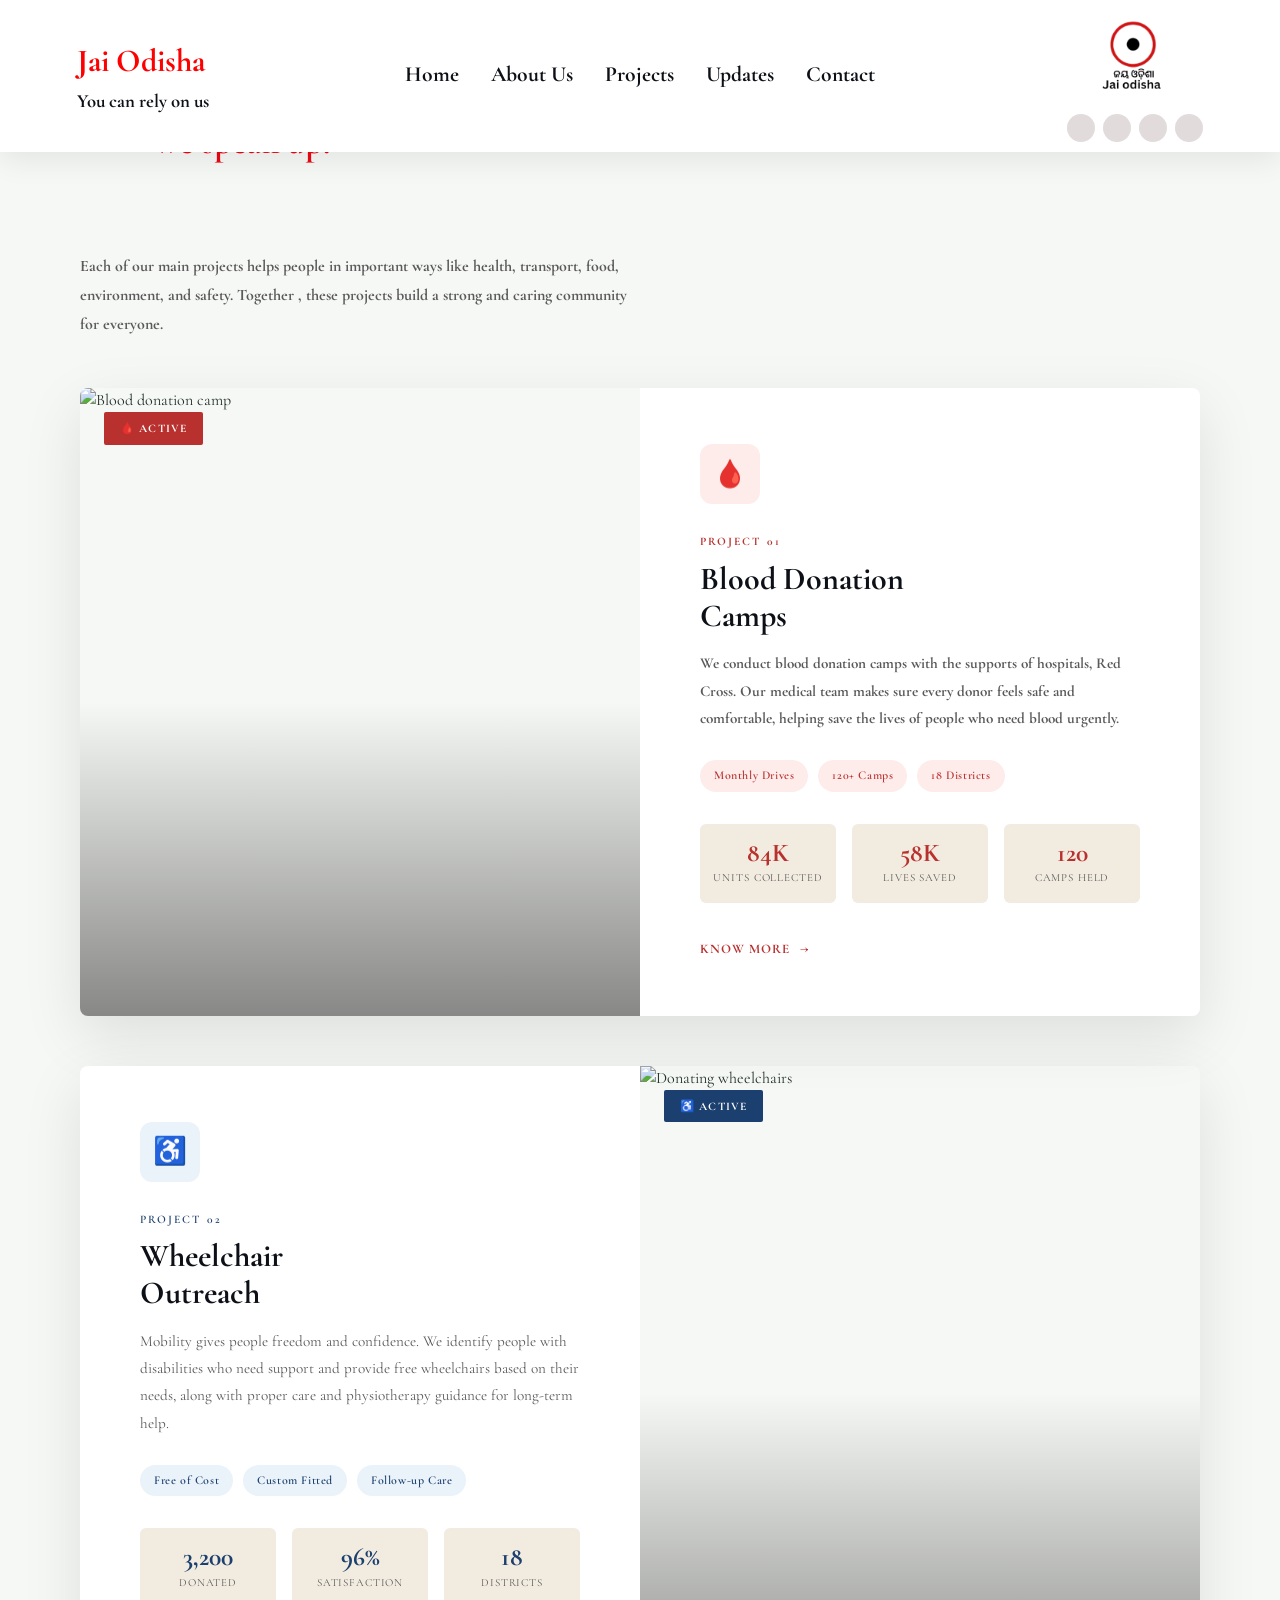
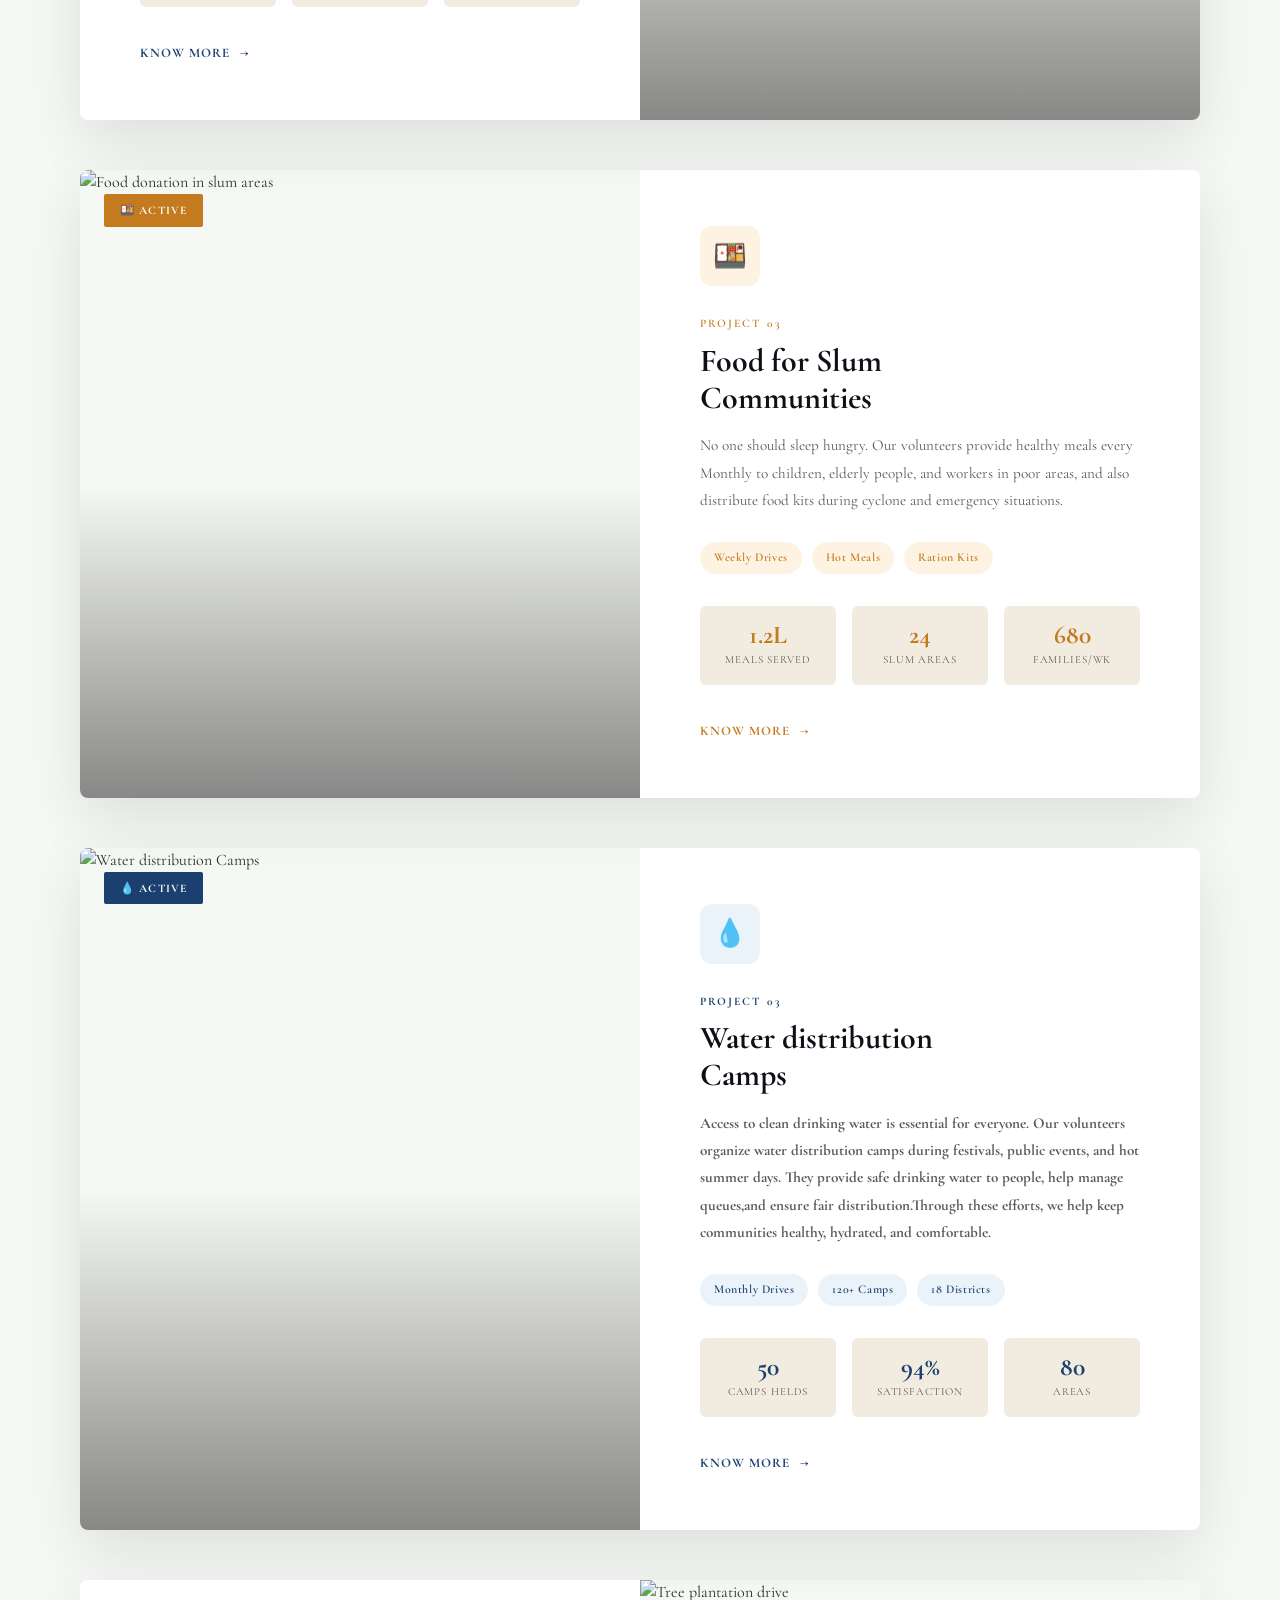
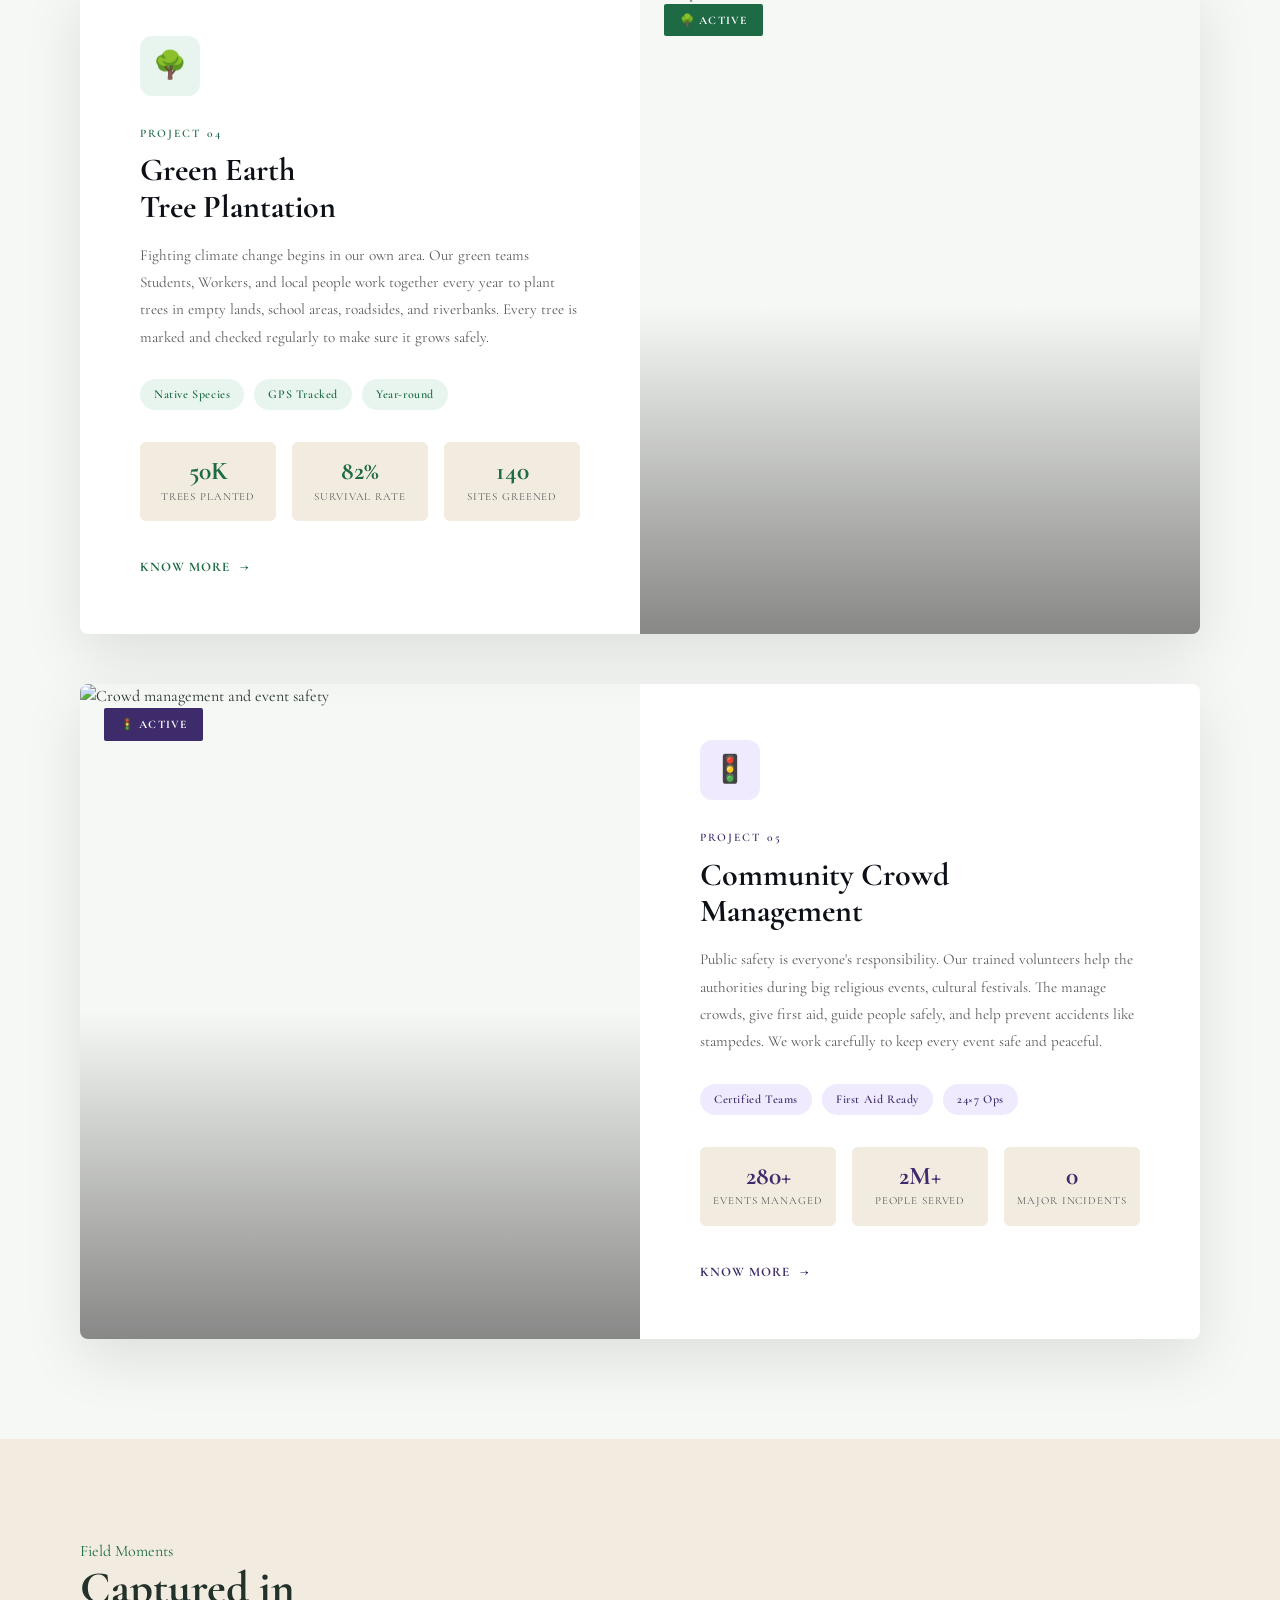
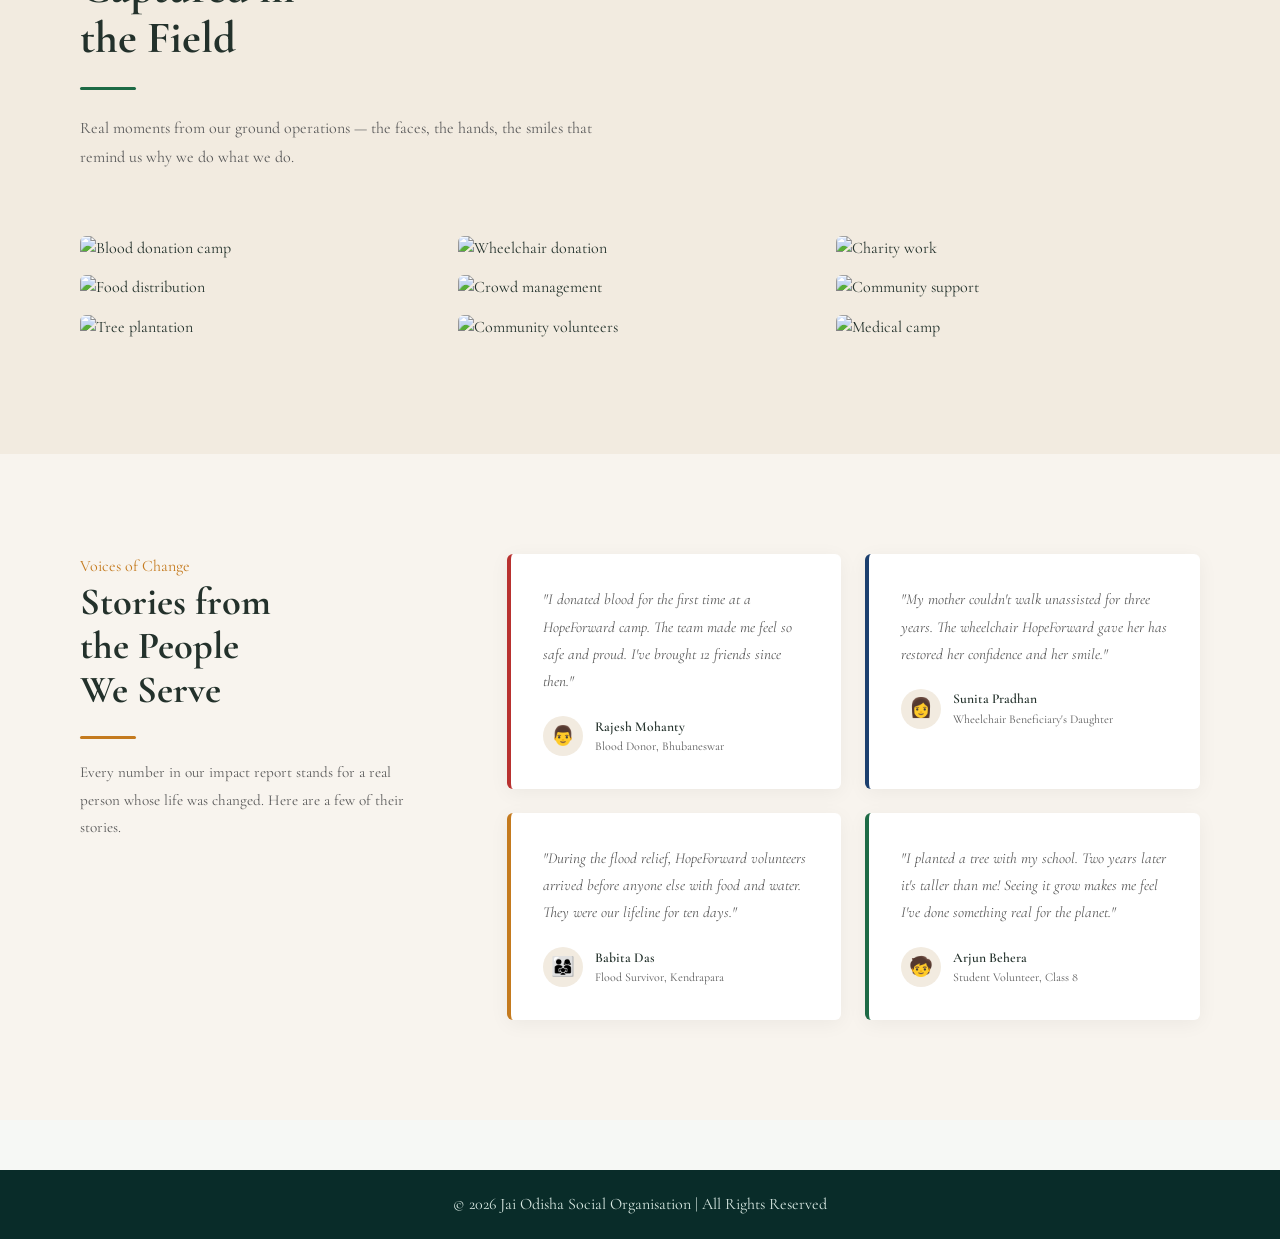
==== projects.html @ 43fd8e30 "initial commit" ====
<!DOCTYPE html>
<html lang="en">

<head>
    <meta charset="UTF-8" />
    <meta name="viewport" content="width=device-width, initial-scale=1.0" />
    <title>past projects of jai odisha</title>
    <!-- Google Fonts -->
    <link
        href="https://fonts.googleapis.com/css2?family=Cormorant+Garamond:ital,wght@0,600;0,700;1,600&family=Outfit:wght@300;400;500;600;700&display=swap"
        rel="stylesheet" />
    <!-- External Stylesheet -->
    <link rel="stylesheet" href="jaiodisha.css" />
    <script src="jaiodisha.js" defer></script>
    <link rel="stylesheet" href="https://cdnjs.cloudflare.com/ajax/libs/font-awesome/7.0.1/css/all.min.css"
        integrity="sha512-2SwdPD6INVrV/lHTZbO2nodKhrnDdJK9/kg2XD1r9uGqPo1cUbujc+IYdlYdEErWNu69gVcYgdxlmVmzTWnetw=="
        crossorigin="anonymous" referrerpolicy="no-referrer" />
</head>

<body class="jaiodisha-page">

    <!-- ══════════════════════════════════════
       LOADER
  ══════════════════════════════════════ -->
    <div id="loader">
        <div class="loader-inner">
            <div class="loader-ring"></div>
            <div class="loader-text">Loading JAI ODISHA</div>
        </div>
    </div>
    <header class="contact-site-header">
        <a class="contact-brand" href="index.html" aria-label="Jai Odisha home">
            <span>
                <h1 style="color: red;"><b>Jai Odisha</b></h1>
                <h3><b>You can rely on us</b></h3>
            </span>
        </a>
        <div class="header-logo-social">
            <a class="header-logo-link" href="index.html" aria-label="Jai Odisha home">
                <img src="assets/logo.png" alt="Jai Odisha Logo" class="header-logo" />
            </a>
            <div class="header-social-media" aria-label="Social media links">
                <a href="https://www.instagram.com/jaiodisha/" target="_blank" aria-label="Jai Odisha Instagram">
                    <i class="fa-brands fa-instagram"></i>
                </a>
                <a href="https://www.facebook.com/jaiodisha2012/" target="_blank" aria-label="Jai Odisha Facebook">
                    <i class="fa-brands fa-facebook"></i>
                </a>
                <a href="https://x.com/JaiOdisha" target="_blank" aria-label="Jai Odisha X">
                    <i class="fa-brands fa-x-twitter"></i>
                </a>
                <a href="mailto:rudrajaiodisha@gmail.com" aria-label="Email Jai Odisha">
                    <i class="fa-regular fa-envelope"></i>
                </a>
            </div>
        </div>

        <nav class="contact-nav-links" aria-label="Main navigation">
            <a href="home.html">Home</a>
            <a href="about.html">About Us</a>
            <a href="projects.html">Projects</a>
            <a href="update.html">Updates</a>
            <a href="contact.html">Contact</a>
        </nav>
    </header>



    <!-- ══════════════════════════════════════
       PROJECTS
  ══════════════════════════════════════ -->
    <section class="sec projects-sec" id="projects">


        <div class="text">
            <div class="listen">We listen,</div>
            <div class="care">We care,</div>
            <div class="speak">We speak up.</div>
        </div>

        <p class="sec-sub">
            <b>Each of our main projects helps people in important ways like health, transport, food, environment,
                and safety. Together , these projects build a strong and caring community for everyone. </b>
        </p>

        <!-- ① Blood Donation Camp -->
        <div class="project-block t-red" id="pb1">
            <div class="proj-img">
                <img src="https://images.unsplash.com/photo-1615461066841-6116e61058f4?w=900&q=80"
                    alt="Blood donation camp" />
                <div class="proj-img-overlay"></div>
                <div class="proj-badge">🩸 Active</div>
            </div>
            <div class="proj-info">
                <div class="proj-icon">🩸</div>
                <div class="sec-label"
                    style="color:var(--red);font-size:.72rem;letter-spacing:.18em;text-transform:uppercase;font-weight:600;margin-bottom:10px">
                    <b>Project 01</b>
                </div>
                <h3 style="color:var(--ink)">Blood Donation<br>Camps</h3>
                <p>
                    <b>We conduct blood donation camps with the supports of hospitals, Red Cross.
                        Our medical team makes sure every donor feels safe and comfortable, helping
                        save the lives of people who need blood urgently.
                    </b>
                </p>
                <div class="proj-pills">
                    <span class="pill">Monthly Drives</span>
                    <span class="pill">120+ Camps</span>
                    <span class="pill">18 Districts</span>
                </div>
                <div class="proj-nums">
                    <div class="pnum">
                        <div class="pnum-n">84K</div>
                        <div class="pnum-l">Units Collected</div>
                    </div>
                    <div class="pnum">
                        <div class="pnum-n">58K</div>
                        <div class="pnum-l">Lives Saved</div>
                    </div>
                    <div class="pnum">
                        <div class="pnum-n">120</div>
                        <div class="pnum-l">Camps Held</div>
                    </div>
                </div>
                <a href="#" class="btn-proj">Know More <span>→</span></a>
            </div>
        </div>

        <!-- ② Wheelchair Outreach -->
        <div class="project-block reverse t-blue" id="pb2">
            <div class="proj-img">
                <img src="https://images.unsplash.com/photo-1582719478250-c89cae4dc85b?w=900&q=80"
                    alt="Donating wheelchairs" />
                <div class="proj-img-overlay"></div>
                <div class="proj-badge">♿ Active</div>
            </div>
            <div class="proj-info">
                <div class="proj-icon">♿</div>
                <div class="sec-label"
                    style="color:var(--blue);font-size:.72rem;letter-spacing:.18em;text-transform:uppercase;font-weight:600;margin-bottom:10px">
                    Project 02</div>
                <h3 style="color:var(--ink)">Wheelchair<br>Outreach</h3>
                <p>
                    Mobility gives people freedom and confidence. We identify people with
                    disabilities who need support and provide free wheelchairs based on their needs,
                    along with proper care and physiotherapy guidance for long-term help.
                </p>
                <div class="proj-pills">
                    <span class="pill">Free of Cost</span>
                    <span class="pill">Custom Fitted</span>
                    <span class="pill">Follow-up Care</span>
                </div>
                <div class="proj-nums">
                    <div class="pnum">
                        <div class="pnum-n">3,200</div>
                        <div class="pnum-l">Donated</div>
                    </div>
                    <div class="pnum">
                        <div class="pnum-n">96%</div>
                        <div class="pnum-l">Satisfaction</div>
                    </div>
                    <div class="pnum">
                        <div class="pnum-n">18</div>
                        <div class="pnum-l">Districts</div>
                    </div>
                </div>
                <a href="#" class="btn-proj">Know More <span>→</span></a>
            </div>
        </div>

        <!-- ③ Food in Slum Areas -->
        <div class="project-block t-amber" id="pb3">
            <div class="proj-img">
                <img src="https://images.unsplash.com/photo-1488521787991-ed7bbaae773c?w=900&q=80"
                    alt="Food donation in slum areas" />
                <div class="proj-img-overlay"></div>
                <div class="proj-badge">🍱 Active</div>
            </div>
            <div class="proj-info">
                <div class="proj-icon">🍱</div>
                <div class="sec-label"
                    style="color:var(--amber);font-size:.72rem;letter-spacing:.18em;text-transform:uppercase;font-weight:600;margin-bottom:10px">
                    Project 03</div>
                <h3 style="color:var(--ink)">Food for Slum<br>Communities</h3>
                <p>
                    No one should sleep hungry. Our volunteers provide healthy meals every Monthly
                    to children, elderly people, and workers in poor areas, and also distribute food
                    kits during cyclone and emergency situations.
                </p>
                <div class="proj-pills">
                    <span class="pill">Weekly Drives</span>
                    <span class="pill">Hot Meals</span>
                    <span class="pill">Ration Kits</span>
                </div>
                <div class="proj-nums">
                    <div class="pnum">
                        <div class="pnum-n">1.2L</div>
                        <div class="pnum-l">Meals Served</div>
                    </div>
                    <div class="pnum">
                        <div class="pnum-n">24</div>
                        <div class="pnum-l">Slum Areas</div>
                    </div>
                    <div class="pnum">
                        <div class="pnum-n">680</div>
                        <div class="pnum-l">Families/Wk</div>
                    </div>
                </div>
                <a href="#" class="btn-proj">Know More <span>→</span></a>
            </div>
        </div>
         <!-- Water distribution camp-->
        <div class="project-block t-blue" id="pb1">
            <div class="proj-img">
                <img src="https://images.unsplash.com/photo-1615461066841-6116e61058f4?w=900&q=80"
                    alt="Water distribution Camps" />
                <div class="proj-img-overlay"></div>
                <div class="proj-badge">💧 Active</div>
            </div>
            <div class="proj-info">
                <div class="proj-icon">💧</div>
                <div class="sec-label"
                    style="color:var(--blue);font-size:.72rem;letter-spacing:.18em;text-transform:uppercase;font-weight:600;margin-bottom:10px">
                    <b>Project 03</b>
                </div>
                <h3 style="color:var(--ink)">Water distribution<br>Camps</h3>
                <p>
                    <b>Access to clean drinking water is essential for everyone. Our volunteers organize water
                        distribution camps during festivals, public events, and hot summer days. They provide 
                        safe drinking water to people, help manage queues,and ensure fair distribution.Through
                        these efforts, we help keep communities healthy, hydrated, and comfortable. 
                    </b>
                </p>
                <div class="proj-pills">
                    <span class="pill">Monthly Drives</span>
                    <span class="pill">120+ Camps</span>
                    <span class="pill">18 Districts</span>
                </div>
                <div class="proj-nums">
                    <div class="pnum">
                        <div class="pnum-n">50</div>
                        <div class="pnum-l">Camps Helds</div>
                    </div>
                    <div class="pnum">
                        <div class="pnum-n">94%</div>
                        <div class="pnum-l">Satisfaction</div>
                    </div>
                    <div class="pnum">
                        <div class="pnum-n">80</div>
                        <div class="pnum-l">Areas</div>
                    </div>
                </div>
                <a href="#" class="btn-proj">Know More <span>→</span></a>
            </div>
        </div>

        <!-- ④ Tree Plantation -->
        <div class="project-block reverse t-green" id="pb4">
            <div class="proj-img">
                <img src="https://images.unsplash.com/photo-1542601906990-b4d3fb778b09?w=900&q=80"
                    alt="Tree plantation drive" />
                <div class="proj-img-overlay"></div>
                <div class="proj-badge">🌳 Active</div>
            </div>
            <div class="proj-info">
                <div class="proj-icon">🌳</div>
                <div class="sec-label"
                    style="color:var(--green);font-size:.72rem;letter-spacing:.18em;text-transform:uppercase;font-weight:600;margin-bottom:10px">
                    Project 04</div>
                <h3 style="color:var(--ink)">Green Earth<br>Tree Plantation</h3>
                <p>
                    Fighting climate change begins in our own area. Our green teams Students, Workers,
                    and local people work together every year to plant trees in empty lands, school areas,
                    roadsides, and riverbanks. Every tree is marked and checked regularly to make sure it
                    grows safely.
                </p>
                <div class="proj-pills">
                    <span class="pill">Native Species</span>
                    <span class="pill">GPS Tracked</span>
                    <span class="pill">Year-round</span>
                </div>
                <div class="proj-nums">
                    <div class="pnum">
                        <div class="pnum-n">50K</div>
                        <div class="pnum-l">Trees Planted</div>
                    </div>
                    <div class="pnum">
                        <div class="pnum-n">82%</div>
                        <div class="pnum-l">Survival Rate</div>
                    </div>
                    <div class="pnum">
                        <div class="pnum-n">140</div>
                        <div class="pnum-l">Sites Greened</div>
                    </div>
                </div>
                <a href="#" class="btn-proj">Know More <span>→</span></a>
            </div>
        </div>

        <!-- ⑤ Crowd Management -->
        <div class="project-block t-violet" id="pb5">
            <div class="proj-img">
                <img src="https://images.unsplash.com/photo-1511795409834-ef04bbd61622?w=900&q=80"
                    alt="Crowd management and event safety" />
                <div class="proj-img-overlay"></div>
                <div class="proj-badge">🚦 Active</div>
            </div>
            <div class="proj-info">
                <div class="proj-icon">🚦</div>
                <div class="sec-label"
                    style="color:var(--violet);font-size:.72rem;letter-spacing:.18em;text-transform:uppercase;font-weight:600;margin-bottom:10px">
                    Project 05</div>
                <h3 style="color:var(--ink)">Community Crowd<br>Management</h3>
                <p>
                    Public safety is everyone's responsibility. Our trained volunteers help the authorities
                    during big religious events, cultural festivals. The manage crowds, give first aid,
                    guide people safely, and help prevent accidents like stampedes. We work carefully to keep
                    every event safe and peaceful.
                </p>
                <div class="proj-pills">
                    <span class="pill">Certified Teams</span>
                    <span class="pill">First Aid Ready</span>
                    <span class="pill">24×7 Ops</span>
                </div>
                <div class="proj-nums">
                    <div class="pnum">
                        <div class="pnum-n">280+</div>
                        <div class="pnum-l">Events Managed</div>
                    </div>
                    <div class="pnum">
                        <div class="pnum-n">2M+</div>
                        <div class="pnum-l">People Served</div>
                    </div>
                    <div class="pnum">
                        <div class="pnum-n">0</div>
                        <div class="pnum-l">Major Incidents</div>
                    </div>
                </div>
                <a href="#" class="btn-proj">Know More <span>→</span></a>
            </div>
        </div>

    </section>



    <!-- ══════════════════════════════════════
       GALLERY
  ══════════════════════════════════════ -->
    <section class="gallery-sec" id="gallery">
        <div class="sec-label" style="color:var(--green)">Field Moments</div>
        <h2 class="sec-title">Captured in<br>the Field</h2>
        <div style="width:56px;height:3px;background:var(--green);border-radius:2px;margin:24px 0"></div>
        <p class="sec-sub">
            Real moments from our ground operations — the faces, the hands, the smiles that remind
            us why we do what we do.
        </p>

        <div class="gallery-masonry">
            <div class="gal-item" onclick="openLB(this)">
                <img src="https://images.unsplash.com/photo-1615461066841-6116e61058f4?w=600&q=75"
                    alt="Blood donation camp" data-cap="Annual Blood Donation Drive — City Medical College" />
                <div class="gal-caption-overlay">Blood Donation Drive</div>
            </div>
            <div class="gal-item" onclick="openLB(this)">
                <img src="https://images.unsplash.com/photo-1488521787991-ed7bbaae773c?w=600&q=75"
                    alt="Food distribution" data-cap="Weekly hot-meal distribution in Lingaraj Nagar slum" />
                <div class="gal-caption-overlay">Food Distribution Drive</div>
            </div>
            <div class="gal-item" onclick="openLB(this)">
                <img src="https://images.unsplash.com/photo-1542601906990-b4d3fb778b09?w=600&q=75" alt="Tree plantation"
                    data-cap="Monsoon tree plantation drive — Chandaka Forest Zone" />
                <div class="gal-caption-overlay">Tree Plantation Event</div>
            </div>
            <div class="gal-item" onclick="openLB(this)">
                <img src="https://images.unsplash.com/photo-1582719478250-c89cae4dc85b?w=600&q=75"
                    alt="Wheelchair donation" data-cap="Wheelchair handover, Koraput district beneficiaries" />
                <div class="gal-caption-overlay">Wheelchair Handover Ceremony</div>
            </div>
            <div class="gal-item" onclick="openLB(this)">
                <img src="https://images.unsplash.com/photo-1511795409834-ef04bbd61622?w=600&q=75"
                    alt="Crowd management" data-cap="Volunteer team managing crowd at Rath Yatra, Puri" />
                <div class="gal-caption-overlay">Crowd Management — Rath Yatra</div>
            </div>
            <div class="gal-item" onclick="openLB(this)">
                <img src="https://images.unsplash.com/photo-1547036967-23d11aacaee0?w=600&q=75"
                    alt="Community volunteers" data-cap="HopeForward volunteer orientation batch — 2024" />
                <div class="gal-caption-overlay">Volunteer Training Session</div>
            </div>
            <div class="gal-item" onclick="openLB(this)">
                <img src="https://images.unsplash.com/photo-1532629345422-7515f3d16bb6?w=600&q=75" alt="Charity work"
                    data-cap="Ration kit distribution to 200 families, Berhampur" />
                <div class="gal-caption-overlay">Ration Kit Distribution</div>
            </div>
            <div class="gal-item" onclick="openLB(this)">
                <img src="https://images.unsplash.com/photo-1559027615-cd4628902d4a?w=600&q=75" alt="Community support"
                    data-cap="Community health check camp, Sambalpur" />
                <div class="gal-caption-overlay">Community Health Check Camp</div>
            </div>
            <div class="gal-item" onclick="openLB(this)">
                <img src="https://images.unsplash.com/photo-1576091160550-2173dba999ef?w=600&q=75" alt="Medical camp"
                    data-cap="Free physiotherapy session for wheelchair beneficiaries" />
                <div class="gal-caption-overlay">Physiotherapy Follow-up</div>
            </div>
        </div>
    </section>

    <!-- ══════════════════════════════════════
       TESTIMONIALS
  ══════════════════════════════════════ -->
    <section class="testimonial-sec">
        <div class="test-left">
            <div class="sec-label" style="color:var(--amber)">Voices of Change</div>
            <h2 class="sec-title">Stories from<br>the People<br>We Serve</h2>
            <div style="width:56px;height:3px;background:var(--amber);border-radius:2px;margin:24px 0 20px"></div>
            <p>Every number in our impact report stands for a real person whose life was changed. Here are a few of
                their stories.</p>
        </div>

        <div class="test-grid">
            <div class="test-card bc-red">
                <p class="test-quote">"I donated blood for the first time at a HopeForward camp. The team made me feel
                    so safe and proud. I've brought 12 friends since then."</p>
                <div class="test-author">
                    <div class="test-avatar">👨</div>
                    <div>
                        <div class="test-name">Rajesh Mohanty</div>
                        <div class="test-role">Blood Donor, Bhubaneswar</div>
                    </div>
                </div>
            </div>
            <div class="test-card bc-blue">
                <p class="test-quote">"My mother couldn't walk unassisted for three years. The wheelchair HopeForward
                    gave her has restored her confidence and her smile."</p>
                <div class="test-author">
                    <div class="test-avatar">👩</div>
                    <div>
                        <div class="test-name">Sunita Pradhan</div>
                        <div class="test-role">Wheelchair Beneficiary's Daughter</div>
                    </div>
                </div>
            </div>
            <div class="test-card bc-amber">
                <p class="test-quote">"During the flood relief, HopeForward volunteers arrived before anyone else with
                    food and water. They were our lifeline for ten days."</p>
                <div class="test-author">
                    <div class="test-avatar">👨‍👩‍👧</div>
                    <div>
                        <div class="test-name">Babita Das</div>
                        <div class="test-role">Flood Survivor, Kendrapara</div>
                    </div>
                </div>
            </div>
            <div class="test-card bc-green">
                <p class="test-quote">"I planted a tree with my school. Two years later it's taller than me! Seeing it
                    grow makes me feel I've done something real for the planet."</p>
                <div class="test-author">
                    <div class="test-avatar">🧒</div>
                    <div>
                        <div class="test-name">Arjun Behera</div>
                        <div class="test-role">Student Volunteer, Class 8</div>
                    </div>
                </div>
            </div>
        </div>
    </section>

    <!-- ══════════════════════════════════════
       FOOTER
  ══════════════════════════════════════ -->
    <footer>
        © 2026 Jai Odisha Social Organisation | All Rights Reserved
    </footer>



</body>

</html>
---- jaiodisha.css ----
@import url('https://fonts.googleapis.com/css2?family=Cormorant+Garamond:wght@400;500;600;700&display=swap');

/*
  CSS order:
  1. Shared styles
  2. jaiodisha.html
  3. home.html
  4. about.html
  5. projects.html
  6. contact.html
*/

/* Global base styles */
body {
  font-family: 'Cormorant Garamond', serif;
}
header {
  background: rgb(175, 32, 32);
  color: #fff;
  padding: 20px 40px;
  border-radius: 10px;
  padding: 60px 30px;
}
.hero-login {
  align-items: center;
  animation: zoomIn 1.5s ease;
  background: #060910;
  color: #ffffff;
  display: flex;
  aspect-ratio: 16 / 9;
  width: 100%;
  justify-content: center;
  position: relative;
  overflow: hidden;
}
.slides {
  width: 100%;
  height: 100%;
  position: absolute;
  overflow: hidden;
  inset: 0;
  filter: brightness(85%);
}
.slidee {
  position: absolute;
  width: 100%;
  height: 100%;
  opacity: 0;
  animation: loginFade 12s infinite;
}
.slidee img {
  width: 100%;
  height: 100%;
  object-fit: cover;
  transform: scale(1);
  animation: loginImageZoom 14s ease-in-out infinite alternate;
}
/* Different timing for each image */
.slidee:nth-child(1) {
  animation-delay: 0s;
}
.slidee:nth-child(2) {
  animation-delay: 4s;
}
.slidee:nth-child(3) {
  animation-delay: 8s;
}
@keyframes loginFade {
  0% {
    opacity: 0;
  }
  8% {
    opacity: 1;
  }
  30% {
    opacity: 1;
  }
  34% {
    opacity: 0;
  }
  100% {
    opacity: 0;
  }
}
@keyframes loginImageZoom {
  from {
    transform: scale(1);
  }
  to {
    transform: scale(1.08);
  }
}
footer {
  color: blue;
  text-align: center;
  padding: 10px;
  margin-top: 50px;
  align-items: bottom;
}

/* jaiodisha.html */
.contact-site-header {
  align-items: center;
  background: #ffffff;
  border-radius: 0;
  box-shadow: 0 8px 28px rgba(13, 17, 23, 0.08);
  color: #0d1117;
  display: flex;
  gap: 22px;
  justify-content: space-between;
  padding: 10px 6vw 10px;
  position: sticky;
  top: 0;
  z-index: 50;
}
.contact-brand {
  align-items: center;
  color: #0d1117;
  display: inline-flex;
  gap: 14px;
  text-decoration: none;
}
.header-logo-social {
  align-items: center;
  display: flex;
  flex-direction: column;
  margin-left: auto;
  min-height: 132px;
}
.header-logo-link img {
  border-radius: 8px;
   /* box-shadow: 0 8px 20px rgba(13, 17, 23, 0.12);
   display: block; */
  height:100%;
  width: 100%;
  object-fit: cover;
  width: 96px;
}
.header-social-media {
  align-items: center;
  display: flex;
  gap: 8px;
  justify-content: center;
  margin-top: auto;
}
.header-social-media a {
  align-items: center;
  background-color: rgb(225, 219, 220);
  border-radius: 50%;
  display: inline-flex;
  height: 28px;
  justify-content: center;
  text-decoration: none;
  width: 28px;
}
.header-social-media a i {
  font-size: 16px;
  line-height: 1;
}
.contact-brand .logo img {
  border-radius: 8px;
  box-shadow: 0 8px 20px rgba(13, 17, 23, 0.12);
  display: block;
  height: 70px;
  object-fit: cover;
  position: static;
  width: 70px;
}
.contact-brand strong {
  display: block;
  font-size: 1.25rem;
  line-height: 1.1;
}
.contact-brand small {
  color: #5a5a5a;
  display: block;
  font-size: 0.82rem;
  margin-top: 4px;
}
.contact-nav-links {
  align-items: center;
  display: flex;
  flex-wrap: wrap;
  gap: 8px 32px;
  justify-content: center;
  left: 50%;
  position: absolute;
  bottom: 50px;
  transform: translateX(-50%);
  width: min(720px, calc(100% - 40px));
}
.contact-nav-links a {
  border-bottom: 2px solid transparent;
  color: #0d1117;
  font-size: 0.93rem;
  font-weight: 700;
  padding: 8px 0;
  text-decoration: none;
  transition: color 0.2s ease, border-color 0.2s ease;
}
.contact-nav-links a:hover, .contact-nav-links a[aria-current="page"] {
  border-color: #b8312f;
  color: #b8312f;
}
.jai-footer {
  height: 120px;
  box-sizing: border-box;
  padding: 16px 20px;
  display: flex;
  justify-content: center;
  align-items: center;
}
.jai-footer .footer-content {
  display: flex;
  flex-direction: column;
  align-items: center;
  justify-content: center;
}
.jai-footer p {
  margin: 0 0 8px;
}
.jaiodisha-page .contact-brand strong {
  font-size: 1.75rem;
}
.jaiodisha-page .contact-brand small {
  font-size: 1.05rem;
}
.jaiodisha-page .contact-brand {
  flex: 1;
}
.jaiodisha-page .contact-nav-links a {
  font-size: 1.35rem;
}
.jaiodisha-page .jai-footer p {
  font-size: 1.25rem;
}
.jaiodisha-page .social-media a i {
  font-size: 1.35rem;
}

/* Social media icon styling */
.footer-content {
  flex-direction: column;
  align-items: bottom;
  justify-content: bottom;
}
.social-media {
  height: 100vh;
  display: flex;
  justify-content: center;
  align-items: bottom;
}
.jai-footer .social-media {
  height: auto;
  align-items: center;
}
.jai-footer .social-media a {
  margin-top: 0;
  margin-bottom: 0;
}
.social-media a {
  height: 35px;
  width: 35px;
  background-color: rgb(225, 219, 220);
  border-radius: 50px;
  text-align: center;
  margin: 10px;
  line-height: 40px;
}
a i {
  font-size: 20px;
  color: rgb(27, 101, 230);
  transition: all 0.2s linear;
}
a:hover i {
  transform: scale(1.3);
}
.fa-instagram {
  color: #e84393;
}
.fa-facebook {
  color: #0984e3;
}
.fa-x-twitter {
  color: #000000;
}
.fa-envelope {
  color: #d63031;
}

/* jaiodisha.html responsive styles */
@media (max-width: 900px) {
  .contact-site-header {
    align-items: flex-start;
    flex-direction: column;
  }
  .header-logo-social {
    margin-left: 0;
    min-height: auto;
  }
  .contact-nav-links {
    justify-content: center;
    position: static;
    transform: none;
    width: 100%;
  }
}
@media (max-width: 560px) {
  .contact-site-header {
    padding: 16px 20px 18px;
  }
  .header-logo-link img {
    height: 66px;
    width: 66px;
  }
  .header-logo-social {
    min-height: 100px;
  }
  .header-social-media a {
    height: 24px;
    width: 24px;
  }
  .header-social-media a i {
    font-size: 13px;
  }
  .contact-nav-links {
    gap: 4px 18px;
  }
}

/* home.html */
/* Home hero slideshow */
.hero {
  /* border-radius: 40px; */
  color: white;
  padding: 160px 30px;
  animation: zoomIn 1.5s ease;
  position: relative;
  padding: 30px 30px;
  overflow: hidden;
  /* height: 90vh; */
}
.slideshow {
  width: 100%;
  height: 80vh;
  position: absolute;
  overflow: hidden;
  inset: 0;
  filter: brightness(55%);
  object-fit: cover;
}
.slide {
  position: absolute;
  width: 100%;
  height: 100%;
  opacity: 0;
  animation: fade 8s infinite;
}
.slide img {
  width: 100%;
  height: 100%;
  object-fit: cover;
}
/* Different timing for each image */
.slide:nth-child(1) {
  animation-delay: 0s;
}
.slide:nth-child(2) {
  animation-delay: 2s;
}
.slide:nth-child(3) {
  animation-delay: 4s;
}
.slide:nth-child(4) {
  animation-delay: 6s;
}
@keyframes fade {
  0% {
    opacity: 0;
  }
  10% {
    opacity: 1;
  }
  30% {
    opacity: 1;
  }
  40% {
    opacity: 0;
  }
  100% {
    opacity: 0;
  }
}
@keyframes zoomIn {
  from {
    transform: scale(0.8);
    opacity: 0;
  }
  to {
    transform: scale(1);
    opacity: 1;
  }
}

/* Home about summary */
.about-section {
  width: 80%;
  margin: 50px auto;
  background: #ffffff;
  padding: 40px;
  border-left: 6px solid #0b5ed7;
  border-radius: 12px;
  box-shadow: 0 4px 15px rgba(0, 0, 0, 0.1);
}
.about-section p {
  font-size: 22px;
  line-height: 1.8;
  color: #333;
  text-align: justify;
  font-family: 'Cormorant Garamond', serif;
}
.about-section p:first-child {
  font-weight: 600;
}
.about-section p:last-child {
  margin-top: 40px;
  color: #444;
  font-style: italic;
}
.about-us {
  padding: 50px 1%;
  background-image: url();
  backdrop-filter: blur(10px);
  font-family: 'Cormorant Garamond', serif;
  color: white;
  font-size: 20px;
  height: 10vh;
  text-align: left;
  border-radius: 20px;
}
.founder-container {
  box-shadow: 0px 0px 10px rgba(0, 0, 0, 0.5);
  padding: 20px;
  border-radius: 20px;
  margin-left: 5px;
  margin-right: 5px;
  font-size: 20px;
  border: none;
}
.text {
  font-size: 70px;
  color: rgb(235, 7, 19);
  font-weight: bold;
  align-items: top;
  position: absolute;
  left: 30px;
  top: 20px;
  width: calc(100% - 60px);
  height: calc(100% - 40px);
  line-height: 70px;
  transition: 0.3s ease;
  animation: slide 2s ease;
}
.hero-message {
  font-size: inherit;
  line-height: 1;
  margin: 0;
}

/* Home text entrance animation */
@keyframes slide {
  from {
    opacity: 0;
    transform: translateY(100px);
  }
  to {
    opacity: 1;
    transform: translateY(0);
  }
}

/* Home call to action and tagline */
.Join-us {
  padding: 14px;
  font-size: 30px;
  color: #0984e3;
  border-radius: 35px;
  position: relative;
  height: 30px;
  width: 150px;
  top: 30px;
  border: none;
  cursor: pointer;
  transition: 0.3s ease;
}
.Join-us:hover {
  transform: scale(1.1);
  box-shadow: 0 8px 20px rgba(0, 0, 0, 0.3)
}
.hero .tag {
  font-size: clamp(32px, 5vw, 60px);
  text-align: center;
  color: white;
  display: flex;
  justify-content: center;
  align-items: center;
  position: absolute;
  left: 0;
  bottom: 80px;
  width: 100%;
}
.hero .tag h4 {
  font-size: inherit;
  line-height: 1.1;
  margin: 0;
  padding: 0 20px;
}

/* Home focus section */
.home-focus-section {
  margin: 44px auto 0;
  padding: 48px 0 18px;
  width: min(1180px, calc(100% - 40px));
}
.home-section-heading {
  max-width: 780px;
}
.home-section-heading span {
  color: #b8312f;
  display: inline-block;
  font-size: 1.05rem;
  font-weight: 800;
  margin-bottom: 10px;
}
.home-section-heading h2 {
  color: #111827;
  font-size: clamp(2rem, 3vw, 3.25rem);
  line-height: 1.1;
  margin: 0 0 14px;
}
.home-section-heading p {
  color: #4b5563;
  font-size: 1.28rem;
  line-height: 1.6;
  margin: 0;
}
.focus-grid {
  display: grid;
  gap: 18px;
  grid-template-columns: repeat(auto-fit, minmax(240px, 1fr));
  margin-top: 28px;
}
.focus-card {
  background: #ffffff;
  border: 1px solid rgba(17, 24, 39, 0.1);
  border-radius: 8px;
  box-shadow: 0 14px 34px rgba(17, 24, 39, 0.08);
  min-height: 230px;
  padding: 26px;
  transition: transform 0.2s ease, box-shadow 0.2s ease;
}
.focus-card:hover {
  box-shadow: 0 18px 40px rgba(17, 24, 39, 0.12);
  transform: translateY(-5px);
}
.focus-card-icon {
  align-items: center;
  background: #e8f2ff;
  border-radius: 8px;
  color: #0b5ed7;
  display: inline-flex;
  font-size: 26px;
  height: 54px;
  justify-content: center;
  margin-bottom: 20px;
  width: 54px;
}
.focus-card:nth-child(2) .focus-card-icon {
  background: #e8f7ef;
  color: #157347;
}
.focus-card:nth-child(3) .focus-card-icon {
  background: #fff1ed;
  color: #b8312f;
}
.focus-card h3 {
  color: #111827;
  font-size: 1.55rem;
  line-height: 1.2;
  margin: 0 0 12px;
}
.focus-card p {
  color: #4b5563;
  font-size: 1.08rem;
  line-height: 1.55;
  margin: 0;
}
.focus-link {
  align-items: center;
  background: #b8312f;
  border-radius: 8px;
  color: #ffffff;
  display: inline-flex;
  font-size: 1.1rem;
  font-weight: 800;
  gap: 10px;
  margin-top: 26px;
  padding: 12px 18px;
  text-decoration: none;
  transition: background 0.2s ease, transform 0.2s ease;
}
.focus-link i {
  color: inherit;
  font-size: 0.95rem;
}
.focus-link:hover {
  background: #8f2523;
  transform: translateY(-2px);
}
.focus-link:hover i {
  transform: translateX(3px);
}

/* Who are we section */
.who-are-we {
  /* padding: 50px 30px; */
  text-align: left;
  color: #111;
  background: white;
}
.who-are-we h2 {
  font-size: 70px;
  padding: 30px;
  display: inline-block;
  position: relative;
  animation: whoTextEntrance 1s ease both, whoTextGlow 3s ease-in-out 1s infinite;
  font-family: 'Cormorant Garamond', serif;
  font-size: clamp(2.2rem, 3.5vw, 3.4rem);
  font-weight: 700;
  line-height: 1.1;
  margin-bottom: 16px;
}
.who-are-we h2::after {
  content: "";
  position: absolute;
  left: 30px;
  right: 30px;
  bottom: 18px;
  height: 5px;
  background: #0984e3;
  border-radius: 999px;
  transform: scaleX(0);
  transform-origin: left;
  animation: whoUnderline 1s ease 0.35s both;
}
@keyframes whoTextEntrance {
  from {
    opacity: 0;
    filter: blur(6px);
    transform: translateY(35px);
  }
  to {
    opacity: 1;
    filter: blur(0);
    transform: translateY(0);
  }
}
@keyframes whoTextGlow {
  0%, 100% {
    color: #111;
    text-shadow: none;
  }
  50% {
    color: #0984e3;
    text-shadow: 0 10px 25px rgba(9, 132, 227, 0.25);
  }
}
@keyframes whoUnderline {
  to {
    transform: scaleX(1);
  }
}
.who-are-we-text {
  max-width: 1100px;
  margin: 0 auto 60px;
  transform: translateX(-80px);
  padding: 35px 45px;
  background: #ffffff;
  color: #0c0c0c;
  border-left: 6px solid #0984e3;
  border-radius: 10px;
  box-shadow: 0 10px 30px rgba(0, 0, 0, 0.08);
  font-size: 22px;
  line-height: 1.8;
  text-align: justify;
}
.who-are-we-text p {
  margin-bottom: 18px;
}

/* Home page responsive styles */
@media (max-width: 768px) {
  .home-focus-section {
    margin-top: 28px;
    padding-top: 34px;
    width: min(1180px, calc(100% - 28px));
  }
  .home-section-heading p {
    font-size: 1.08rem;
  }
  .focus-card {
    min-height: auto;
    padding: 22px;
  }
  .who-are-we {
    padding: 35px 18px;
  }
  .who-are-we h2 {
    font-size: 42px;
    padding: 15px 0;
  }
  .who-are-we h2::after {
    left: 0;
    right: 0;
    bottom: 6px;
  }
  .who-are-we-text {
    margin: 0 18px 40px;
    transform: none;
    padding: 25px 22px;
    font-size: 18px;
    line-height: 1.7;
    text-align: left;
  }
}

/* about.html */
/* About page reset and base animation */
* {
  margin: 0;
  padding: 0;
  box-sizing: border-box;
  font-family: 'Cormorant Garamond', serif;
}
body {
  background: #f4f4f4;
  animation: fadePage 1s ease;
}
* {
  margin: 0;
  padding: 0;
  box-sizing: border-box;
  font-family: 'Cormorant Garamond', serif;
}
body {
  background: #f4f4f4;
  animation: fadePage 1s ease;
}

/* HEADER */
.about-header {
  position: relative;
  min-height: 40vh;
  overflow: hidden;
  color: rgb(255, 3, 3);
}

.about-header h1 {
  font-size: 65px;
  margin-bottom: 15px;
  animation: zoomText 1.5s ease;
}
.about-header p {
  font-size: 20px;
  max-width: 850px;
  margin: auto;
  line-height: 1.8;
}

/* ABOUT CONTAINER */
.about-container {
  width: 90%;
  margin: 50px auto;
}
/* FOUNDER BOX */
.founder-box {
  background: white;
  padding: 40px;
  border-radius: 25px;
  box-shadow: 0 5px 20px rgba(0, 0, 0, 0.15);
  display: flex;
  align-items: flex-start;
  gap: 40px;
  animation: fadeUp 1.5s ease;
  transition: 0.4s;
}
.founder-box:hover {
  transform: translateY(-10px);
}
/* IMAGE */
.founder-image img {
  width: 260px;
  border-radius: 20px;
  transition: 0.5s;
}
.founder-image img:hover {
  transform: scale(1.05);
}
/* CONTENT */
.founder-content {
  flex: 1;
  margin-top: 10px;
}
.founder-content h2 {
  font-size: 45px;
  margin-bottom: 10px;
  color: #111;
}
.founder-content h3 {
  color: #e81616;
  margin-bottom: 25px;
  font-size: 24px;
}
.founder-content p {
  font-size: 18px;
  line-height: 1.9;
  color: #555;
  margin-bottom: 20px;
}
/* VALUES */
.values-section {
  margin-top: 50px;
  display: grid;
  grid-template-columns: repeat(auto-fit, minmax(250px, 1fr));
  gap: 25px;
}
.value-box {
  background: white;
  padding: 30px;
  border-radius: 30px;
  text-align: center;
  box-shadow: 0 5px 15px rgba(0, 0, 0, 0.1);
  transition: 0.4s;
  animation: fadeUp 2s ease;
}
.value-box:hover {
  background: #e81616;
  color: white;
  transform: translateY(-10px);
}
.value-box h2 {
  margin-bottom: 15px;
  font-size: 28px;
}
.value-box p {
  line-height: 1.7;
  font-size: 17px;
}
body {
  margin: 0;
  padding: 0;
  font-family: 'Cormorant Garamond', serif;
  background: #ececec;
}
.achievement-section {
  width: 90%;
  margin: auto;
  padding: 40px 0;
  text-align: center;
}
.achievement-section h1 {
  color: #1290db;
  font-size: 65px;
  margin-bottom: 40px;
  font-family: 'Cormorant Garamond', serif;
}
.achievement-container {
  display: flex;
  justify-content: center;
  gap: 18px;
  flex-wrap: wrap;
}
.achievement-card {
  width: 220px;
  border-radius: 15px; 
  padding: 18px;
  transition: 0.4s;
  box-shadow: 0 5px 15px rgba(0, 0, 0, 0.1);
}
.achievement-card:hover {
  transform: translateY(-8px);
}
/* .achievement-card img {  
  width: 100%;
  height: 50px;
  object-fit: cover;
  margin-bottom: 15px;
} */
.achievement-image img {
  width: 100%;
  height: 100%;
  overflow: hidden;
  border-radius: 12px;
  margin-bottom: 15px;
  object-fit: cover;
}
.achievement-card p {
  font-size: 18px;
  line-height: 1.6;
  color: #222;
}
/* Card Colors */
.cream {
  background: #f1e9bc;
}
.orange {
  background: #f58a32;
}
.green {
  background: #a7cb39;
}
.light {
  background: #f4e7dc;
}
/* Bottom Blue Box */
.bottom-box {
  width: 70%;
  margin: 35px auto 0;
  background: #1290db;
  color: white;
  padding: 40px 25px;
  border-radius: 12px;
  font-size: 20px;
  line-height: 1.8;
  font-weight: bold;
}
/* Responsive */
@media (max-width: 768px) {
  .achievement-section h1 {
    font-size: 42px;
  }
  .achievement-card {
    width: 100%;
  }
  .bottom-box {
    width: 95%;
    font-size: 18px;
  }
}
/* ANIMATION */
@keyframes fadePage {
  from {
    opacity: 0;
  }
  to {
    opacity: 1;
  }
}
@keyframes slideDown {
  from {
    transform: translateY(-100px);
    opacity: 0;
  }
  to {
    transform: translateY(0);
    opacity: 1;
  }
}
@keyframes zoomText {
  from {
    transform: scale(0.5);
    opacity: 0;
  }
  to {
    transform: scale(1);
    opacity: 1;
  }
}
@keyframes fadeUp {
  from {
    opacity: 0;
    transform: translateY(50px);
  }
  to {
    opacity: 1;
    transform: translateY(0);
  }
}
/* RESPONSIVE */
@media (max-width: 768px) {
  .about-header h1 {
    font-size: 45px;
  }
  .founder-box {
    flex-direction: column;
    text-align: center;
  }
  .founder-image img {
    width: 220px;
  }
  .founder-content h2 {
    font-size: 35px;
  }
}
/* projects.html */
/* Project CSS variables */
:root {
  --ink: #0D1117;
  --cream: #F8F4EE;
  --warm: #F2EBE0;
  --red: #B8312F;
  --green: #1D6A45;
  --blue: #1B3F6E;
  --amber: #C47A1E;
  --violet: #3D2B6B;
  --gold: #D4A017;
  --mid: #5A5A5A;
}
/* Project reset */
*, *::before, *::after {
  box-sizing: border-box;
  margin: 0;
  padding: 0;
}
html {
  scroll-behavior: smooth;
}
body {
  font-family: 'Cormorant Garamond', serif;
  background: var(--cream);
  color: var(--ink);
  overflow-x: hidden;
}
/* Shared loader */
#loader {
  position: fixed;
  inset: 0;
  z-index: 9999;
  background: var(--ink);
  display: flex;
  align-items: center;
  justify-content: center;
  transition: opacity .6s ease, visibility .6s ease;
}
#loader.gone {
  opacity: 0;
  pointer-events: none;
  visibility: hidden;
}
.loader-inner {
  text-align: center;
}
.loader-ring {
  width: 56px;
  height: 56px;
  border-radius: 50%;
  border: 3px solid rgba(255, 255, 255, .12);
  border-top-color: var(--gold);
  animation: spin .9s linear infinite;
  margin: 0 auto 20px;
}
@keyframes spin {
  to {
    transform: rotate(360deg);
  }
}
.loader-text {
  color: rgba(255, 255, 255, .5);
  font-size: .8rem;
  letter-spacing: .18em;
  text-transform: uppercase;
}
/* Project section commons */
.sec {
  padding: 100px 80px;
}
.sec-title {
  font-family: 'Cormorant Garamond', serif;
  font-size: clamp(2.2rem, 3.5vw, 3.4rem);
  font-weight: 700;
  line-height: 1.1;
  margin-bottom: 16px;
}
.sec-sub {
  font-size: 1rem;
  line-height: 1.8;
  color: var(--mid);
  max-width: 560px;
}
/* Projects section */
.projects-sec {
  .text {
    font-size: 35px;
    font-family: 'Cormorant Garamond', serif;
    line-height: 1.4;
  }
  .listen {
    margin-left: 0px;
  }
  .care {
    margin-left: 60px;
  }
  .speak {
    margin-left: 120px;
  }
}
.project-block {
  display: grid;
  grid-template-columns: 1fr 1fr;
  gap: 0;
  margin-top: 50px;
  border-radius: 8px;
  overflow: hidden;
  box-shadow: 0 20px 60px rgba(0, 0, 0, .1);
  opacity: 0;
  transform: translateY(40px);
  transition: opacity .7s ease, transform .7s ease;
}
.project-block.visible {
  opacity: 1;
  transform: translateY(0);
}
.project-block.reverse {
  direction: rtl;
}
.project-block.reverse>* {
  direction: ltr;
}
.proj-img {
  position: relative;
  min-height: 420px;
  overflow: hidden;
}
.proj-img img {
  width: 100%;
  height: 100%;
  object-fit: cover;
  transition: transform .6s ease;
  display: block;
}
.project-block:hover .proj-img img {
  transform: scale(1.05);
}
.proj-img-overlay {
  position: absolute;
  inset: 0;
  background: linear-gradient(to top, rgba(0, 0, 0, .45) 0%, transparent 50%);
}
.proj-badge {
  position: absolute;
  top: 24px;
  left: 24px;
  padding: 7px 16px;
  border-radius: 2px;
  font-size: .72rem;
  font-weight: 700;
  letter-spacing: .1em;
  text-transform: uppercase;
  color: #fff;
}
.proj-info {
  display: flex;
  flex-direction: column;
  justify-content: center;
  padding: 56px 60px;
  background: #fff;
}
.proj-icon {
  width: 60px;
  height: 60px;
  border-radius: 12px;
  display: flex;
  align-items: center;
  justify-content: center;
  font-size: 1.7rem;
  margin-bottom: 28px;
}
.proj-info h3 {
  font-family: 'Cormorant Garamond', serif;
  font-size: 2rem;
  font-weight: 700;
  line-height: 1.15;
  margin-bottom: 16px;
}
.proj-info p {
  font-size: .95rem;
  line-height: 1.8;
  color: var(--mid);
  margin-bottom: 28px;
}
.proj-pills {
  display: flex;
  flex-wrap: wrap;
  gap: 10px;
  margin-bottom: 32px;
}
.pill {
  padding: 6px 14px;
  border-radius: 20px;
  font-size: .75rem;
  font-weight: 600;
  letter-spacing: .05em;
}
.proj-nums {
  display: grid;
  grid-template-columns: repeat(3, 1fr);
  gap: 16px;
  margin-bottom: 36px;
}
.pnum {
  text-align: center;
  padding: 16px 8px;
  border-radius: 6px;
  background: var(--warm);
}
.pnum-n {
  font-family: 'Cormorant Garamond', serif;
  font-size: 1.6rem;
  font-weight: 700;
  line-height: 1;
}
.pnum-l {
  font-size: .68rem;
  color: var(--mid);
  text-transform: uppercase;
  letter-spacing: .08em;
  margin-top: 4px;
}
.btn-proj {
  display: inline-flex;
  align-items: center;
  gap: 10px;
  font-size: .82rem;
  font-weight: 700;
  letter-spacing: .08em;
  text-transform: uppercase;
  text-decoration: none;
  transition: gap .2s;
  width: fit-content;
}
.btn-proj:hover {
  gap: 16px;
}
/* Project colour themes */
.t-red .sec-label, .t-red .proj-info h3, .t-red .btn-proj {
  color: var(--red);
}
.t-red .proj-badge {
  background: var(--red);
  color: #fff;
}
.t-red .pnum-n {
  color: var(--red);
}
.t-red .proj-icon {
  background: #fdecea;
}
.t-red .pill {
  background: #fdecea;
  color: var(--red);
}
.t-blue .sec-label, .t-blue .proj-info h3, .t-blue .btn-proj {
  color: var(--blue);
}
.t-blue .proj-badge {
  background: var(--blue);
  color: #fff;
}
.t-blue .pnum-n {
  color: var(--blue);
}
.t-blue .proj-icon {
  background: #eaf3fa;
}
.t-blue .pill {
  background: #eaf3fa;
  color: var(--blue);
}
.t-amber .sec-label, .t-amber .proj-info h3, .t-amber .btn-proj {
  color: var(--amber);
}
.t-amber .proj-badge {
  background: var(--amber);
  color: #fff;
}
.t-amber .pnum-n {
  color: var(--amber);
}
.t-amber .proj-icon {
  background: #fef3e2;
}
.t-amber .pill {
  background: #fef3e2;
  color: var(--amber);
}
.t-green .sec-label, .t-green .proj-info h3, .t-green .btn-proj {
  color: var(--green);
}
.t-green .proj-badge {
  background: var(--green);
  color: #fff;
}
.t-green .pnum-n {
  color: var(--green);
}
.t-green .proj-icon {
  background: #e8f5ee;
}
.t-green .pill {
  background: #e8f5ee;
  color: var(--green);
}
.t-violet .sec-label, .t-violet .proj-info h3, .t-violet .btn-proj {
  color: var(--violet);
}
.t-violet .proj-badge {
  background: var(--violet);
  color: #fff;
}
.t-violet .pnum-n {
  color: var(--violet);
}
.t-violet .proj-icon {
  background: #f0eaff;
}
.t-violet .pill {
  background: #f0eaff;
  color: var(--violet);
}
/* Project gallery */
.gallery-sec {
  background: var(--warm);
  padding: 100px 80px;
}
.gallery-masonry {
  columns: 3;
  column-gap: 14px;
  margin-top: 64px;
}
.gal-item {
  break-inside: avoid;
  margin-bottom: 14px;
  border-radius: 6px;
  overflow: hidden;
  position: relative;
  cursor: pointer;
}
.gal-item img {
  width: 100%;
  display: block;
  transition: transform .5s ease;
}
.gal-item:hover img {
  transform: scale(1.04);
}
.gal-caption-overlay {
  position: absolute;
  bottom: 0;
  left: 0;
  right: 0;
  padding: 20px 18px 16px;
  background: linear-gradient(0deg, rgba(0, 0, 0, .75) 0%, transparent 100%);
  color: #fff;
  font-size: .78rem;
  font-weight: 500;
  opacity: 0;
  transition: opacity .3s;
}
.gal-item:hover .gal-caption-overlay {
  opacity: 1;
}
#lightbox {
  align-items: center;
  background: rgba(247, 144, 144, 0.86);
  display: none;
  inset: 0;
  justify-content: center;
  padding: 24px;
  position: fixed;
  z-index: 9999;
}
#lightbox.open {
  display: flex;
}
.lightbox-panel {
  max-height: 92vh;
  max-width: min(1000px, 96vw);
  position: relative;
  text-align: center;
}
#lb-img {
  border-radius: 8px;
  display: block;
  max-height: 82vh;
  max-width: 100%;
  object-fit: contain;
}
#lb-cap {
  color: #fff;
  font: 500 16px/1.5 Arial, sans-serif;
  margin-top: 12px;
}
.lightbox-close {
  align-items: center;
  background: #fff;
  border: 0;
  border-radius: 50%;
  color: #111;
  cursor: pointer;
  display: flex;
  font: 700 22px/1 Arial, sans-serif;
  height: 38px;
  justify-content: center;
  position: absolute;
  right: -14px;
  top: -14px;
  width: 38px;
}
/* Project testimonials */
.testimonial-sec {
  background: var(--cream);
  padding: 100px 80px;
  display: grid;
  grid-template-columns: 1fr 2fr;
  gap: 80px;
  align-items: start;
}
.test-left h2 {
  font-family: 'Cormorant Garamond', serif;
  font-size: clamp(2rem, 3vw, 2.8rem);
  font-weight: 700;
  line-height: 1.15;
  margin-bottom: 20px;
}
.test-left p {
  font-size: .95rem;
  line-height: 1.8;
  color: var(--mid);
}
.test-grid {
  display: grid;
  grid-template-columns: 1fr 1fr;
  gap: 24px;
}
.test-card {
  background: #fff;
  padding: 32px;
  border-radius: 6px;
  border-left: 4px solid;
  box-shadow: 0 4px 20px rgba(0, 0, 0, .05);
  opacity: 0;
  transform: translateX(20px);
  transition: opacity .6s ease, transform .6s ease;
}
.test-card.visible {
  opacity: 1;
  transform: translateX(0);
}
.test-card.bc-red {
  border-color: var(--red);
}
.test-card.bc-blue {
  border-color: var(--blue);
}
.test-card.bc-green {
  border-color: var(--green);
}
.test-card.bc-amber {
  border-color: var(--amber);
}
.test-quote {
  font-size: .95rem;
  line-height: 1.8;
  color: var(--mid);
  margin-bottom: 20px;
  font-style: italic;
}
.test-author {
  display: flex;
  align-items: center;
  gap: 12px;
}
.test-avatar {
  width: 40px;
  height: 40px;
  border-radius: 50%;
  display: flex;
  align-items: center;
  justify-content: center;
  font-size: 1.2rem;
  background: var(--warm);
}
.test-name {
  font-size: .85rem;
  font-weight: 600;
}
.test-role {
  font-size: .75rem;
  color: var(--mid);
}
/* Project footer */
footer {
  background: #060910;
  color: rgba(255, 255, 255, .4);
  padding: 70px 80px 40px;
}
.foot-top {
  display: grid;
  grid-template-columns: 2fr 1fr 1fr 1fr;
  gap: 48px;
  margin-bottom: 56px;
}
.foot-brand .logo {
  font-size: 1.7rem;
  display: block;
  margin-bottom: 18px;
}
.foot-brand p {
  font-size: .88rem;
  line-height: 1.8;
  max-width: 280px;
}
.foot-brand .contact-info {
  margin-top: 16px;
}
.foot-bottom {
  border-top: 1px solid rgba(255, 255, 255, .06);
  padding-top: 28px;
  display: flex;
  justify-content: space-between;
  font-size: .78rem;
}
/* Project responsive - tablet */
@media (max-width: 1024px) {
  .sec, .gallery-sec, .testimonial-sec {
    padding: 70px 32px;
  }
  .project-block {
    grid-template-columns: 1fr;
  }
  .project-block.reverse {
    direction: ltr;
  }
  .proj-img {
    min-height: 280px;
  }
  .gallery-masonry {
    columns: 2;
  }
  .testimonial-sec {
    grid-template-columns: 1fr;
    gap: 48px;
  }
  .test-grid {
    grid-template-columns: 1fr;
  }
  .foot-top {
    grid-template-columns: 1fr 1fr;
    gap: 36px;
  }
  .foot-bottom {
    flex-direction: column;
    gap: 10px;
  }
}
/* Project responsive - mobile */
@media (max-width: 600px) {
  .gallery-masonry {
    columns: 1;
  }
  .proj-nums {
    grid-template-columns: 1fr 1fr;
  }
}

/* contact.html */
/* Contact page base */
body.contact-page {
  background: #f8f4ee;
  color: #0d1117;
  min-height: 100vh;
}

/* Contact hero section */
.contact-hero {
  align-items: center;
  display: grid;
  gap: 52px;
  grid-template-columns: minmax(0, 1fr) minmax(320px, 460px);
  min-height: calc(100vh - 98px);
  overflow: hidden;
  padding: 82px 6vw 72px;
  position: relative;
}
.contact-hero::after {
  background: linear-gradient(90deg, rgba(13, 17, 23, 0.82), rgba(13, 17, 23, 0.52));
  content: "";
  inset: 0;
  position: absolute;
  z-index: 1;
}
.contact-hero-media {
  inset: 0;
  position: absolute;
}
.contact-hero-media img {
  display: block;
  height: 100%;
  object-fit: cover;
  width: 100%;
}
.contact-hero-copy, .contact-form-panel {
  position: relative;
  z-index: 2;
}
.contact-hero-copy {
  animation: fadeUp 0.9s ease both;
  color: #ffffff;
  max-width: 690px;
}
.contact-kicker {
  color: #f2d179;
  font-size: 0.78rem;
  font-weight: 800;
  letter-spacing: 0.16em;
  margin-bottom: 18px;
  text-transform: uppercase;
}
.contact-hero-copy h1 {
  font-family: Georgia, serif;
  font-size: clamp(3rem, 7vw, 5.4rem);
  line-height: 1;
  margin-bottom: 24px;
}
.contact-hero-copy>p {
  color: rgba(255, 255, 255, 0.86);
  font-size: 1.12rem;
  line-height: 1.8;
  max-width: 620px;
}
.contact-quick-actions {
  display: flex;
  flex-wrap: wrap;
  gap: 14px;
  margin-top: 34px;
}
.contact-action {
  align-items: center;
  background: #ffffff;
  border: 2px solid #ffffff;
  border-radius: 6px;
  color: #0d1117;
  display: inline-flex;
  font-weight: 800;
  gap: 10px;
  min-height: 50px;
  padding: 12px 18px;
  text-decoration: none;
  transition: transform 0.2s ease, background 0.2s ease, border-color 0.2s ease;
}
.contact-action i, .contact-form-panel button i, .contact-detail-icon i {
  color: inherit;
  font-size: 1rem;
}
.contact-action:hover {
  transform: translateY(-2px);
}
.contact-action-primary {
  background: #b8312f;
  border-color: #b8312f;
  color: #ffffff;
}

/* Contact form panel */
.contact-form-panel {
  animation: fadeUp 1s ease 0.1s both;
  background: #ffffff;
  border-radius: 8px;
  box-shadow: 0 24px 70px rgba(0, 0, 0, 0.28);
  display: grid;
  gap: 12px;
  padding: 32px;
}
.contact-form-panel h2 {
  color: #1b3f6e;
  font-family: Georgia, serif;
  font-size: 2rem;
  margin-bottom: 10px;
}
.contact-form-panel label {
  color: #0d1117;
  font-size: 0.86rem;
  font-weight: 800;
}
.contact-form-panel input, .contact-form-panel textarea {
  background: #f8f4ee;
  border: 1px solid #ded5c8;
  border-radius: 6px;
  color: #0d1117;
  font: inherit;
  min-height: 46px;
  padding: 12px 14px;
  transition: border-color 0.2s ease, box-shadow 0.2s ease;
  width: 100%;
}
.contact-form-panel textarea {
  min-height: 130px;
  resize: vertical;
}
.contact-form-panel input:focus, .contact-form-panel textarea:focus {
  border-color: #1b3f6e;
  box-shadow: 0 0 0 3px rgba(27, 63, 110, 0.15);
  outline: none;
}
.contact-form-panel button {
  align-items: center;
  background: #1b3f6e;
  border: 0;
  border-radius: 6px;
  color: #ffffff;
  cursor: pointer;
  display: inline-flex;
  font: inherit;
  font-weight: 800;
  gap: 10px;
  justify-content: center;
  margin-top: 8px;
  min-height: 50px;
  padding: 12px 18px;
  transition: background 0.2s ease, transform 0.2s ease;
}
.contact-form-panel button:hover {
  background: #1d6a45;
  transform: translateY(-2px);
}
.contact-form-status {
  color: #1d6a45;
  font-size: 0.95rem;
  font-weight: 800;
  line-height: 1.4;
  min-height: 22px;
  overflow-wrap: anywhere;
}

/* Contact details and map cards */
.contact-details {
  background: #ffffff;
  display: grid;
  gap: 20px;
  grid-template-columns: repeat(3, minmax(0, 1fr));
  padding: 72px 6vw;
}
.contact-detail {
  background: #f8f4ee;
  border-left: 5px solid #1b3f6e;
  border-radius: 8px;
  box-shadow: 0 12px 32px rgba(13, 17, 23, 0.08);
  min-height: 210px;
  padding: 28px;
  transition: transform 0.2s ease, box-shadow 0.2s ease;
}
.contact-detail:hover {
  box-shadow: 0 18px 42px rgba(13, 17, 23, 0.12);
  transform: translateY(-4px);
}
.contact-detail-green {
  border-color: #1d6a45;
}
.contact-detail-red {
  border-color: #b8312f;
}
.contact-detail-icon {
  align-items: center;
  background: #ffffff;
  border-radius: 8px;
  color: #1b3f6e;
  display: inline-flex;
  font-size: 1.4rem;
  height: 48px;
  justify-content: center;
  margin-bottom: 22px;
  width: 48px;
}
.contact-detail-green .contact-detail-icon {
  color: #1d6a45;
}
.contact-detail-red .contact-detail-icon {
  color: #b8312f;
}
.contact-detail h2 {
  font-size: 1.35rem;
  margin-bottom: 12px;
}
.contact-detail p, .contact-detail address, .contact-detail a {
  color: #5a5a5a;
  font-size: 1rem;
  line-height: 1.6;
  overflow-wrap: anywhere;
}
.contact-detail address {
  font-style: normal;
  margin-bottom: 18px;
}
.contact-detail a:hover {
  color: #b8312f;
}
.contact-map {
  background: #ffffff;
  border: 1px solid rgba(13, 17, 23, 0.1);
  border-radius: 8px;
  box-shadow: 0 8px 20px rgba(13, 17, 23, 0.08);
  height: 230px;
  margin-bottom: 18px;
  overflow: hidden;
  width: 100%;
}
.contact-map iframe {
  border: 0;
  display: block;
  height: 100%;
  width: 100%;
}
.contact-detail .contact-directions {
  align-items: center;
  background: #ffffff;
  border-radius: 6px;
  color: #1d6a45;
  display: inline-flex;
  font-weight: 800;
  gap: 8px;
  padding: 10px 14px;
  text-decoration: none;
  transition: color 0.2s ease, transform 0.2s ease;
}
.contact-directions i {
  color: inherit;
  font-size: 0.95rem;
}
.contact-detail .contact-directions:hover {
  color: #b8312f;
  transform: translateY(-2px);
}
.contact-social-list {
  display: flex;
  gap: 14px;
}
.contact-social-list a {
  align-items: center;
  background: #ffffff;
  border-radius: 8px;
  box-shadow: 0 6px 16px rgba(13, 17, 23, 0.08);
  display: inline-flex;
  height: 42px;
  justify-content: center;
  text-decoration: none;
  transition: transform 0.2s ease;
  width: 42px;
}
.contact-social-list a:hover {
  transform: translateY(-2px);
}

/* Contact footer */
.contact-footer {
  align-items: center;
  background: #060910;
  color: rgba(255, 255, 255, 0.68);
  display: flex;
  flex-wrap: wrap;
  gap: 12px 24px;
  justify-content: space-between;
  margin-top: 0;
  padding: 30px 6vw;
}
.contact-footer a {
  color: #ffffff;
}

/* Contact responsive styles */
@media (max-width: 900px) {
  .contact-hero {
    grid-template-columns: 1fr;
    min-height: auto;
    padding-top: 56px;
  }
  .contact-details {
    grid-template-columns: 1fr;
  }
}
@media (max-width: 560px) {
  .contact-hero {
    padding: 46px 20px;
  }
  .contact-hero-copy>p {
    font-size: 1rem;
  }
  .contact-action {
    justify-content: center;
    width: 100%;
  }
  .contact-form-panel {
    padding: 24px 18px;
  }
  .contact-details {
    padding: 48px 20px;
  }
  .contact-footer {
    padding: 26px 20px;
  }
}

/* update page style */
* {
  box-sizing: border-box;
  margin: 0;
  padding: 0;
}

html {
  scroll-behavior: smooth;
}

body {
  background: #f6f8f5;
  color: #23312b;
  font-family: Arial, Helvetica, sans-serif;
  line-height: 1.6;
}

a {
  color: inherit;
  text-decoration: none;
}

img {
  display: block;
  max-width: 100%;
}

.site-header {
  min-height: 100vh;
  background:
    linear-gradient(rgba(4, 38, 35, 0.72), rgba(4, 38, 35, 0.58)),
    url("assets/photo3.jpeg") center/cover no-repeat;
  color: #ffffff;
}

.navbar {
  align-items: center;
  display: flex;
  justify-content: space-between;
  margin: 0 auto;
  max-width: 1180px;
  padding: 22px 24px;
}

.logo {
  color: #ffffff;
  font-size: 28px;
  font-weight: 800;
  letter-spacing: 0;
}

.nav-links {
  display: flex;
  gap: 24px;
  list-style: none;
}

.nav-links a {
  color: #f9fbf8;
  font-size: 16px;
  font-weight: 700;
  transition: color 0.25s ease;
}

.nav-links a:hover {
  color: #f7c948;
}

.hero {
  align-items: flex-start;
  display: flex;
  min-height: calc(100vh - 84px);
  padding: 18px 24px 90px;
}

.hero-content {
  margin: 0 auto;
  max-width: 1180px;
  width: 100%;
  font-size:30px;
}

.eyebrow {
  color: #d96b2b;
  font-size: 13px;
  font-weight: 800;
  letter-spacing: 0;
  margin-bottom: 10px;
  text-transform: uppercase;
}

.hero .eyebrow {
  color: #f7c948;
}

.hero h1 {
  font-size: clamp(42px, 7vw, 82px);
  line-height: 1.02;
  margin-bottom: 22px;
  max-width: 860px;
}

.hero p {
  color: #eef7f3;
  font-size: 20px;
  margin-bottom: 34px;
  max-width: 680px;
}

.primary-btn,
.outline-btn,
.update-form button {
  border: 0;
  border-radius: 8px;
  cursor: pointer;
  display: inline-flex;
  font-size: 16px;
  font-weight: 800;
  justify-content: center;
  min-height: 48px;
  padding: 13px 22px;
  transition: transform 0.25s ease, background 0.25s ease, color 0.25s ease;
}

.primary-btn,
.update-form button {
  background: #f7c948;
  color: #173b35;
}

.primary-btn:hover,
.update-form button:hover {
  background: #ffffff;
  transform: translateY(-2px);
}

.notice-section,
.projects-section,
.schedule-section,
.update-section,
.live-feed-section {
  padding: 82px 24px;
}

.notice-section,
.schedule-section,
.live-feed-section {
  background: #ffffff;
}

.section-heading {
  margin: 0 auto 28px;
  max-width: 1180px;
}

.section-heading.centered {
  text-align: center;
}

.section-heading h2,
.update-section h2 {
  color: #123f3a;
  font-size: clamp(30px, 4vw, 46px);
  line-height: 1.14;
}

.section-heading p {
  color: #52645d;
  font-size: 18px;
  margin: 12px auto 0;
  max-width: 760px;
}

.notice-box {
  align-items: center;
  background: #eaf3ef;
  border-left: 6px solid #d96b2b;
  border-radius: 8px;
  display: flex;
  gap: 24px;
  justify-content: space-between;
  margin: 0 auto;
  max-width: 1180px;
  padding: 28px;
}

.date-label,
.project-status {
  color: #0b6b5d;
  display: inline-block;
  font-size: 14px;
  font-weight: 800;
  margin-bottom: 8px;
}

.notice-box h3 {
  color: #123f3a;
  font-size: 24px;
  margin-bottom: 8px;
}

.notice-box p {
  color: #52645d;
  max-width: 760px;
}

.outline-btn {
  background: #123f3a;
  color: #ffffff;
  flex: 0 0 auto;
}

.outline-btn:hover {
  background: #d96b2b;
  transform: translateY(-2px);
}

.projects-section {
  background: #f6f8f5;
}

.project-grid {
  display: grid;
  gap: 24px;
  grid-template-columns: repeat(3, minmax(0, 1fr));
  margin: 42px auto 0;
  max-width: 1180px;
}

.project-card {
  background: #ffffff;
  border: 1px solid #dfe8e2;
  border-radius: 8px;
  box-shadow: 0 14px 34px rgba(18, 63, 58, 0.08);
  overflow: hidden;
}

.project-card img {
  aspect-ratio: 16 / 10;
  height: auto;
  object-fit: cover;
  width: 100%;
}

.project-content {
  padding: 24px;
}

.project-content h3 {
  color: #123f3a;
  font-size: 23px;
  line-height: 1.24;
  margin-bottom: 10px;
}

.project-content p {
  color: #52645d;
  margin-bottom: 18px;
}

.project-content ul {
  color: #34443e;
  list-style-position: inside;
}

.project-content li + li {
  margin-top: 6px;
}

.table-wrap {
  border: 1px solid #dfe8e2;
  border-radius: 8px;
  margin: 0 auto;
  max-width: 1180px;
  overflow-x: auto;
}

table {
  background: #ffffff;
  border-collapse: collapse;
  min-width: 720px;
  width: 100%;
}

th,
td {
  border-bottom: 1px solid #dfe8e2;
  padding: 18px;
  text-align: left;
}

th {
  background: #123f3a;
  color: #ffffff;
  font-size: 15px;
}

td {
  color: #34443e;
}

.tag {
  border-radius: 8px;
  display: inline-block;
  font-size: 13px;
  font-weight: 800;
  padding: 6px 10px;
}

.tag.planned {
  background: #fff2c5;
  color: #7a5400;
}

.tag.planning {
  background: #fff2c5;
  color: #7a5400;
}

.tag.open {
  background: #dff4ed;
  color: #0b5f51;
}

.tag.volunteer-open {
  background: #dff4ed;
  color: #0b5f51;
}

.tag.review {
  background: #fce4d8;
  color: #8a3d12;
}

.tag.in-progress {
  background: #dcecff;
  color: #164a82;
}

.tag.completed {
  background: #e8f7dc;
  color: #315f16;
}

.update-section {
  background: #123f3a;
  color: #ffffff;
}

.update-section .section-heading h2 {
  color: #ffffff;
}

.update-section .section-heading p {
  color: #d9e9e3;
}

.update-desk {
  align-items: start;
  display: grid;
  gap: 40px;
  grid-template-columns: minmax(0, 1fr) 430px;
  margin: 0 auto;
  max-width: 1180px;
}

.update-form,
.preview-panel {
  background: #ffffff;
  border-radius: 8px;
  color: #23312b;
  box-shadow: 0 16px 38px rgba(0, 0, 0, 0.16);
  padding: 24px;
}

.update-form {
  display: grid;
  gap: 12px;
}

.form-grid {
  display: grid;
  gap: 16px;
  grid-template-columns: repeat(2, minmax(0, 1fr));
}

.form-row {
  display: grid;
  gap: 8px;
}

.update-form label {
  color: #123f3a;
  font-weight: 800;
}

.update-form input,
.update-form select,
.update-form textarea {
  background: #fbfdfb;
  border: 1px solid #cad8d2;
  border-radius: 8px;
  color: #23312b;
  font: inherit;
  padding: 13px 14px;
  width: 100%;
}

.update-form input[type="file"] {
  background: #f6f8f5;
}

.update-form input:focus,
.update-form select:focus,
.update-form textarea:focus {
  border-color: #0b6b5d;
  outline: 3px solid rgba(11, 107, 93, 0.15);
}

.form-actions {
  display: flex;
  flex-wrap: wrap;
  gap: 12px;
  margin-top: 4px;
}

.update-form .secondary-btn {
  background: #eaf3ef;
  color: #123f3a;
}

.update-form .secondary-btn:hover {
  background: #dce8e2;
}

.delete-btn {
  background: #c0392b;
  border: 0;
  border-radius: 8px;
  color: #ffffff;
  cursor: pointer;
  font: inherit;
  font-size: 14px;
  font-weight: 800;
  margin-top: 18px;
  min-height: 42px;
  padding: 10px 14px;
  transition: background 0.25s ease, transform 0.25s ease;
}

.delete-btn:hover {
  background: #922b21;
  transform: translateY(-2px);
}

.form-status {
  color: #0b6b5d;
  font-size: 14px;
  font-weight: 800;
  min-height: 22px;
}

.preview-panel {
  position: sticky;
  top: 20px;
}

.panel-heading {
  margin-bottom: 18px;
}

.panel-heading h3 {
  color: #123f3a;
  font-size: 24px;
}

.live-feed {
  display: grid;
  gap: 24px;
  grid-template-columns: repeat(2, minmax(0, 1fr));
  margin: 0 auto;
  max-width: 1180px;
}

.live-card {
  background: #ffffff;
  border: 1px solid #dfe8e2;
  border-radius: 8px;
  box-shadow: 0 14px 34px rgba(18, 63, 58, 0.08);
  overflow: hidden;
}

.preview-card {
  box-shadow: none;
}

.live-card img {
  aspect-ratio: 16 / 10;
  object-fit: cover;
  width: 100%;
}

.live-card-content {
  padding: 22px;
}

.live-meta {
  align-items: center;
  color: #52645d;
  display: flex;
  flex-wrap: wrap;
  font-size: 14px;
  gap: 10px;
  justify-content: space-between;
  margin-bottom: 14px;
}

.live-card h3 {
  color: #123f3a;
  font-size: 24px;
  line-height: 1.2;
  margin-bottom: 8px;
}

.live-location {
  color: #0b6b5d;
  font-weight: 800;
  margin-bottom: 10px;
}

.live-card p {
  color: #52645d;
}

.empty-state {
  background: #eaf3ef;
  border: 1px dashed #9bb6ad;
  border-radius: 8px;
  color: #52645d;
  font-weight: 800;
  grid-column: 1 / -1;
  padding: 28px;
  text-align: center;
}

footer {
  background: #092c29;
  color: #d9e9e3;
  padding: 22px;
  text-align: center;
}

@media (max-width: 900px) {
  .navbar {
    align-items: flex-start;
    flex-direction: column;
    gap: 18px;
  }

  .nav-links {
    flex-wrap: wrap;
    gap: 12px 20px;
  }

  .hero {
    min-height: auto;
    padding-top: 82px;
  }

  .project-grid,
  .update-desk,
  .live-feed {
    grid-template-columns: 1fr;
  }

  .preview-panel {
    position: static;
  }

  .notice-box {
    align-items: flex-start;
    flex-direction: column;
  }
}

@media (max-width: 560px) {
  .navbar,
  .hero,
  .notice-section,
  .projects-section,
  .schedule-section,
  .update-section,
  .live-feed-section {
    padding-left: 18px;
    padding-right: 18px;
  }

  .logo {
    font-size: 25px;
  }

  .nav-links a {
    font-size: 15px;
  }

  .hero h1 {
    font-size: 40px;
  }

  .hero p,
  .section-heading p,
  .update-section .section-heading p {
    font-size: 16px;
  }

  .notice-box,
  .project-content,
  .update-form,
  .preview-panel,
  .live-card-content {
    padding: 20px;
  }

  .form-grid {
    grid-template-columns: 1fr;
  }
}
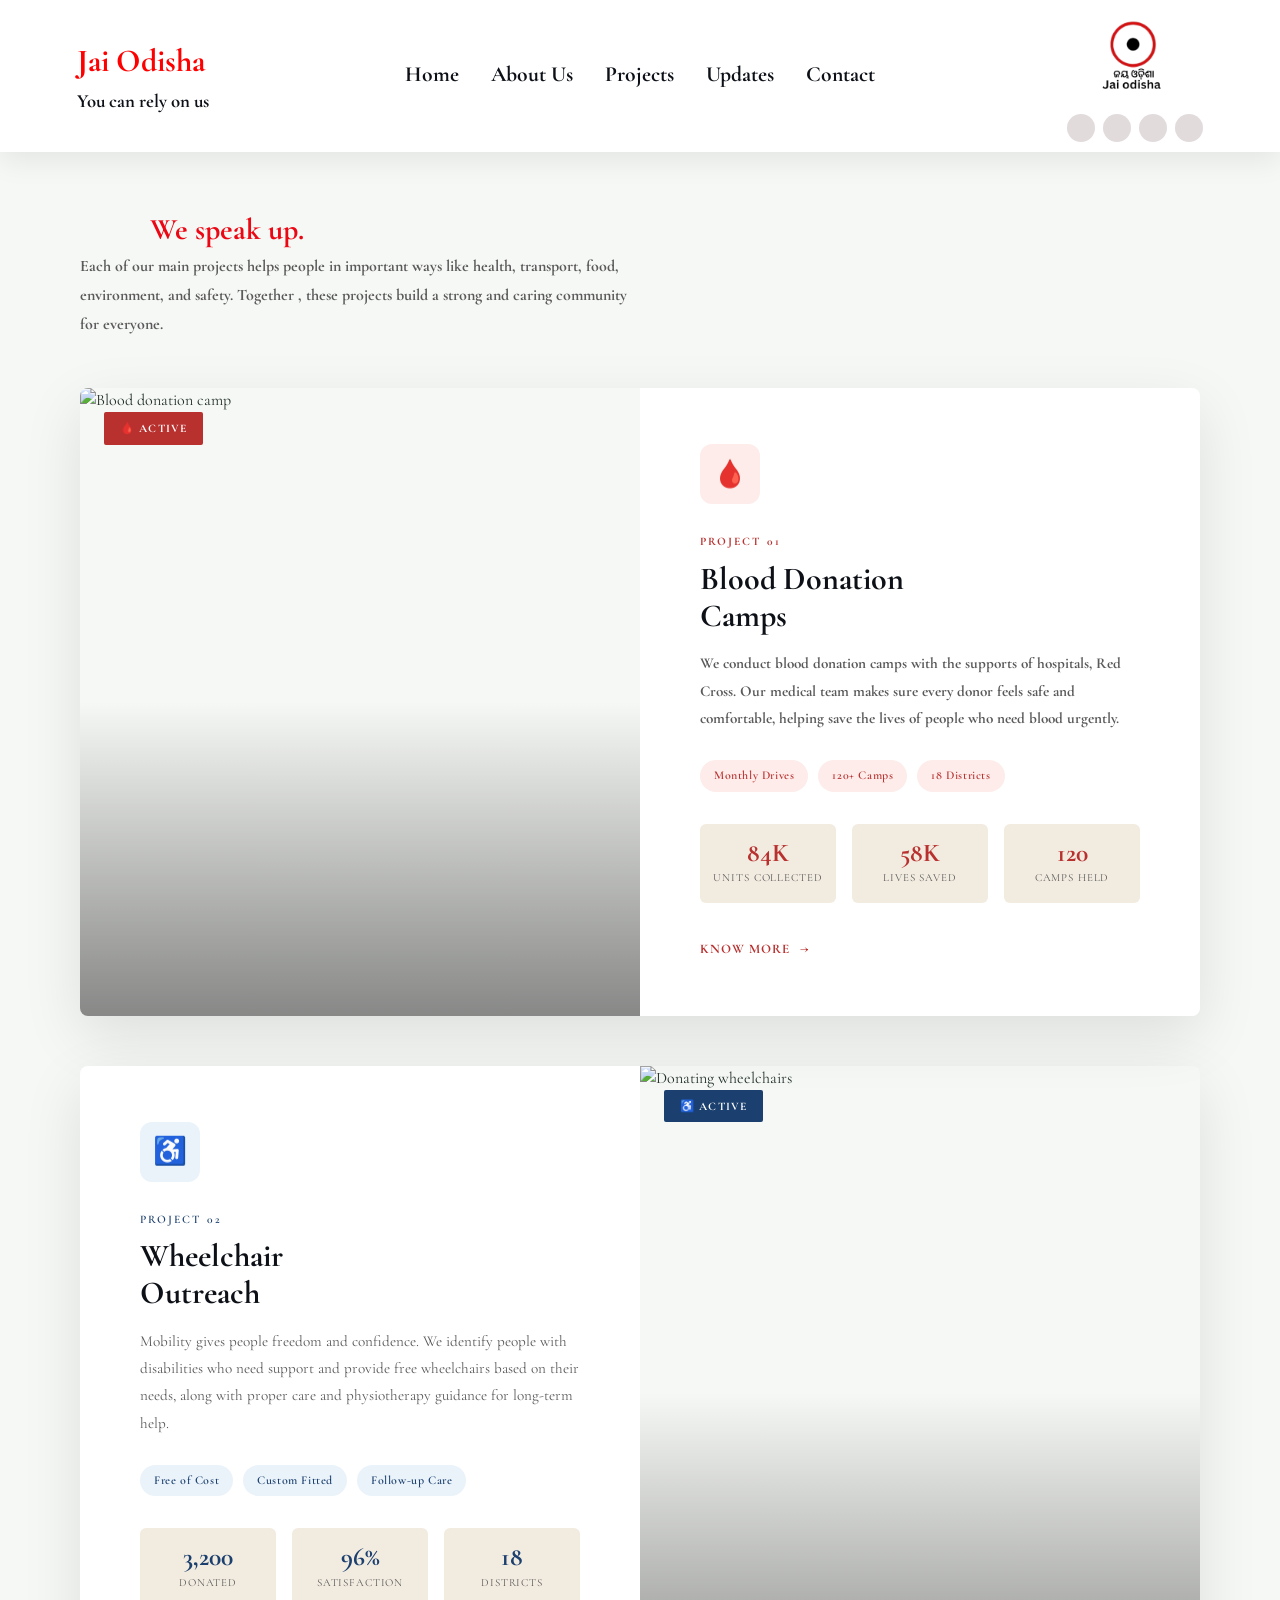
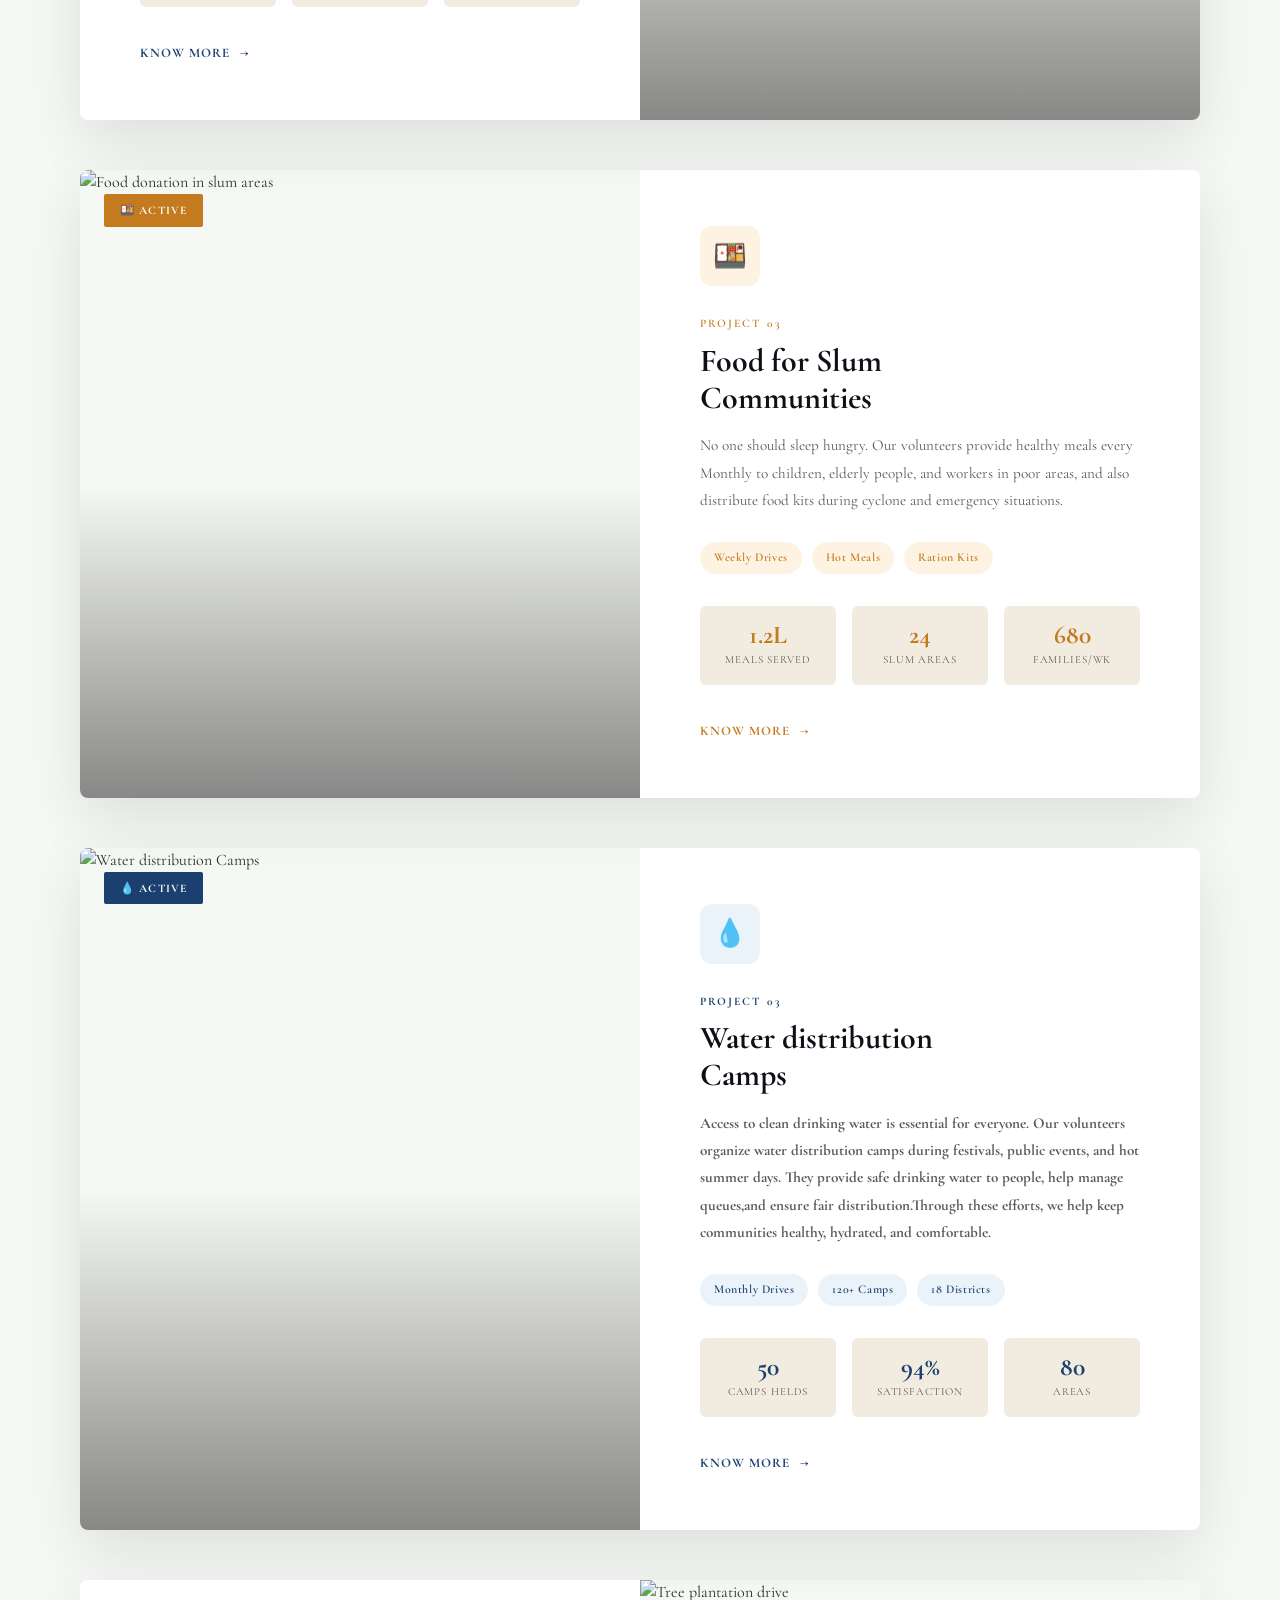
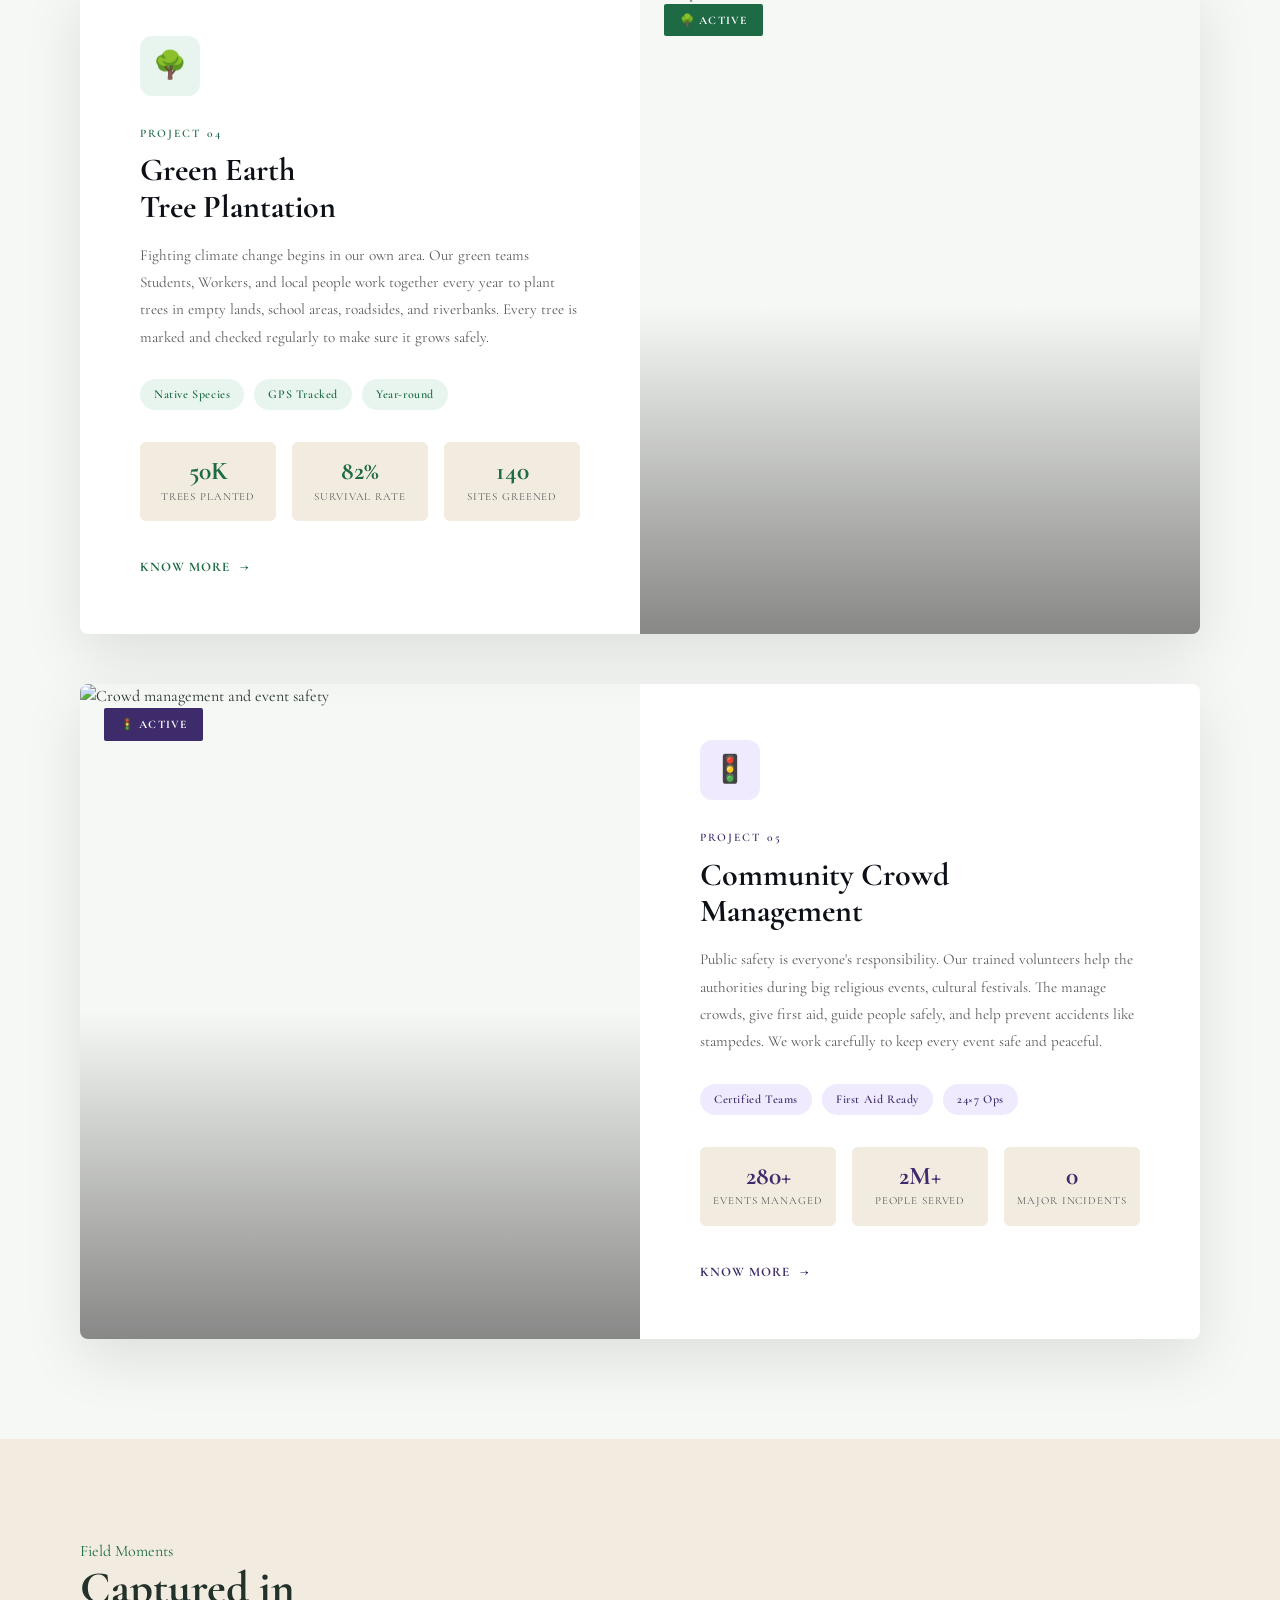
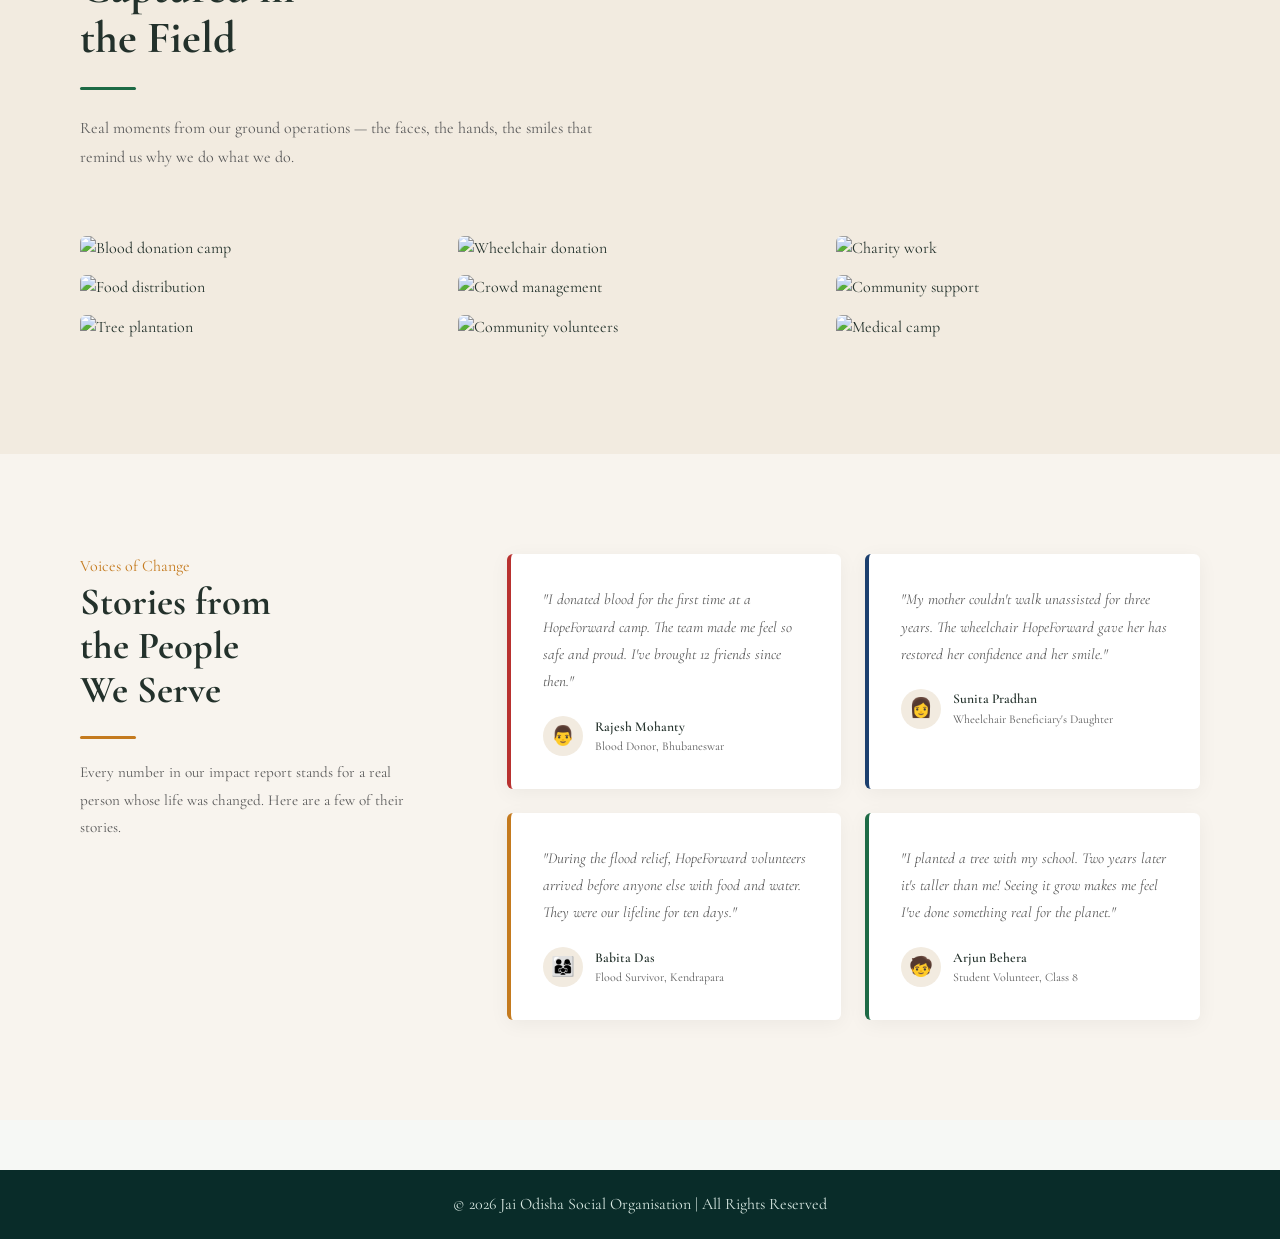
==== commit 74a7d399: "dd" ====
--- a/projects.html
+++ b/projects.html
@@ -69,6 +69,7 @@
     <!-- ══════════════════════════════════════
        PROJECTS
   ══════════════════════════════════════ -->
+
     <section class="sec projects-sec" id="projects">
 
 
--- a/jaiodisha.css
+++ b/jaiodisha.css
@@ -27,7 +27,7 @@
   background: #060910;
   color: #ffffff;
   display: flex;
-  aspect-ratio: 16 / 9;
+  aspect-ratio: 16 / 7 ;
   width: 100%;
   justify-content: center;
   position: relative;
@@ -288,7 +288,7 @@
   color: #d63031;
 }
 
-/* jaiodisha.html responsive styles */
+/* index.html responsive styles */
 @media (max-width: 900px) {
   .contact-site-header {
     align-items: flex-start;
@@ -1090,18 +1090,22 @@
 /* Projects section */
 .projects-sec {
   .text {
-    font-size: 35px;
+    font-size: 30px;
     font-family: 'Cormorant Garamond', serif;
-    line-height: 1.4;
+    line-height: 4 ;
+
   }
   .listen {
     margin-left: 0px;
+    line-height: 1;
+   
   }
   .care {
     margin-left: 60px;
   }
   .speak {
     margin-left: 120px;
+   
   }
 }
 .project-block {
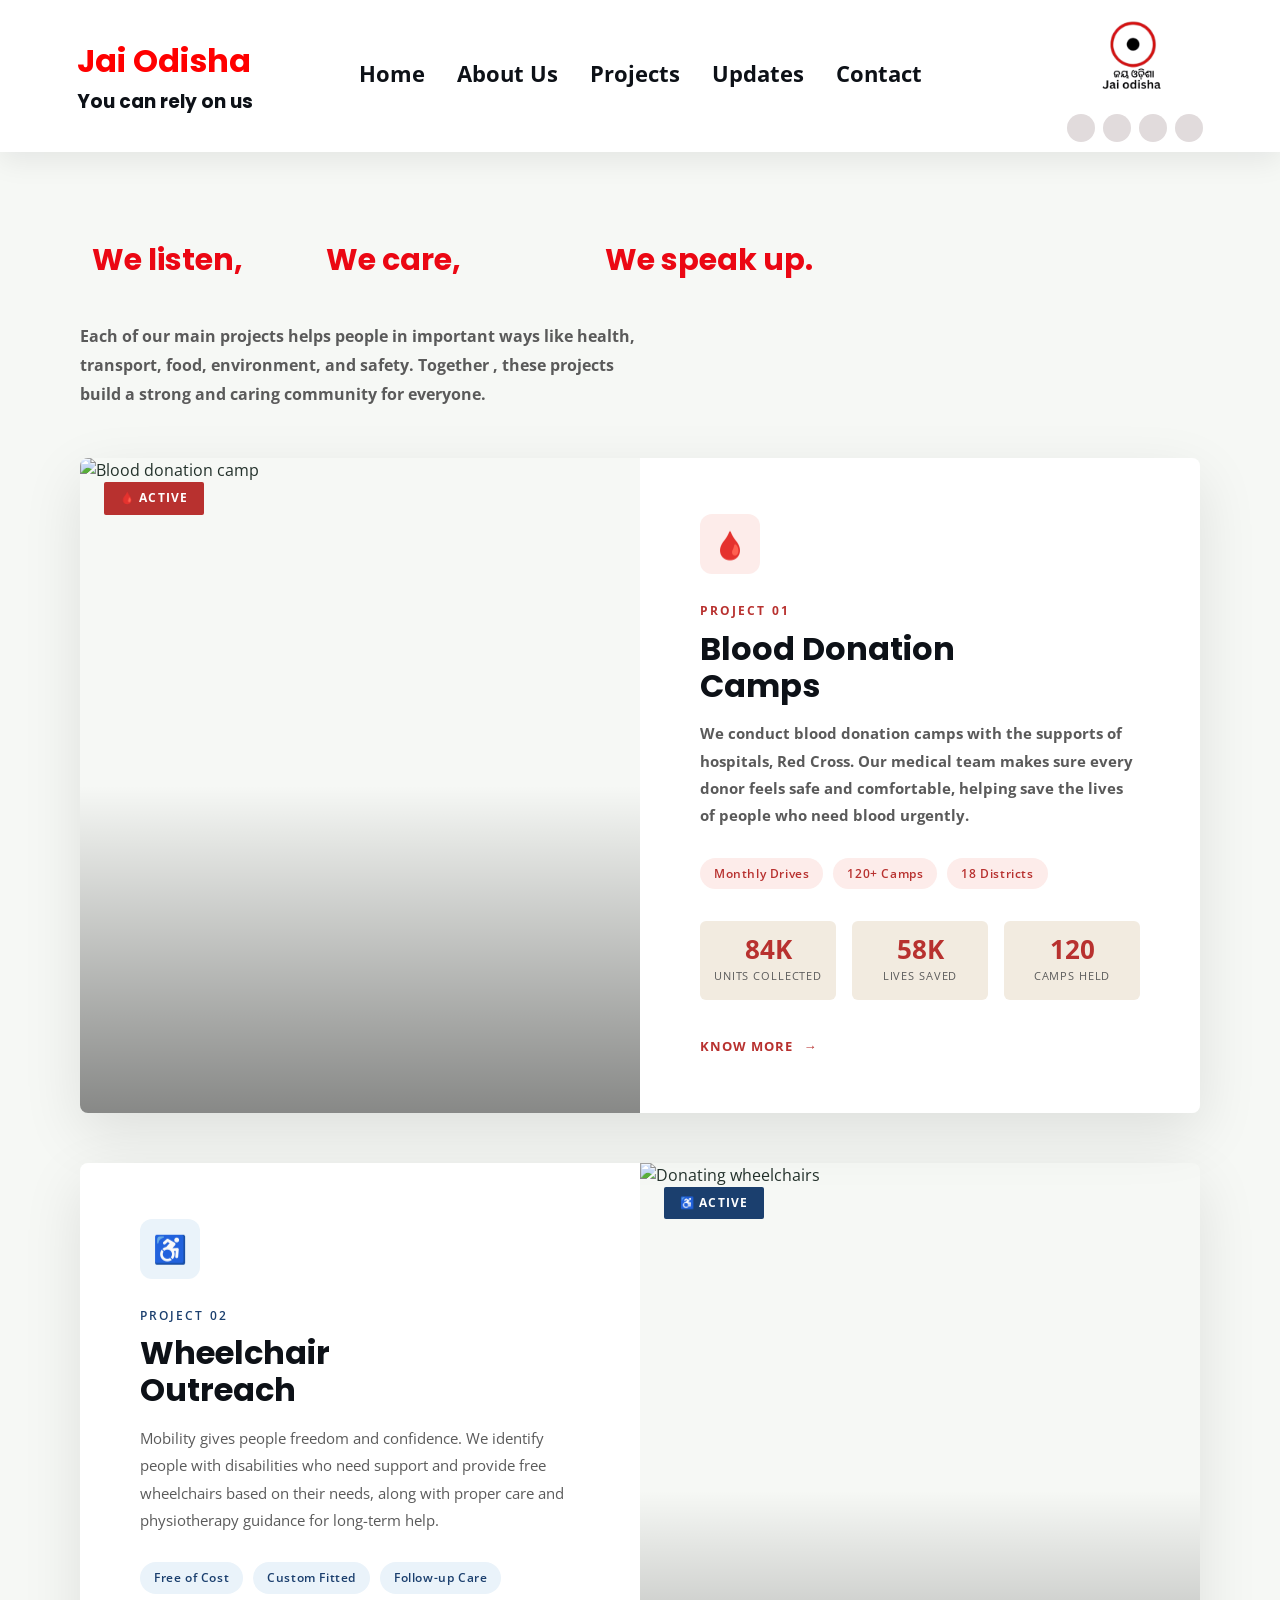
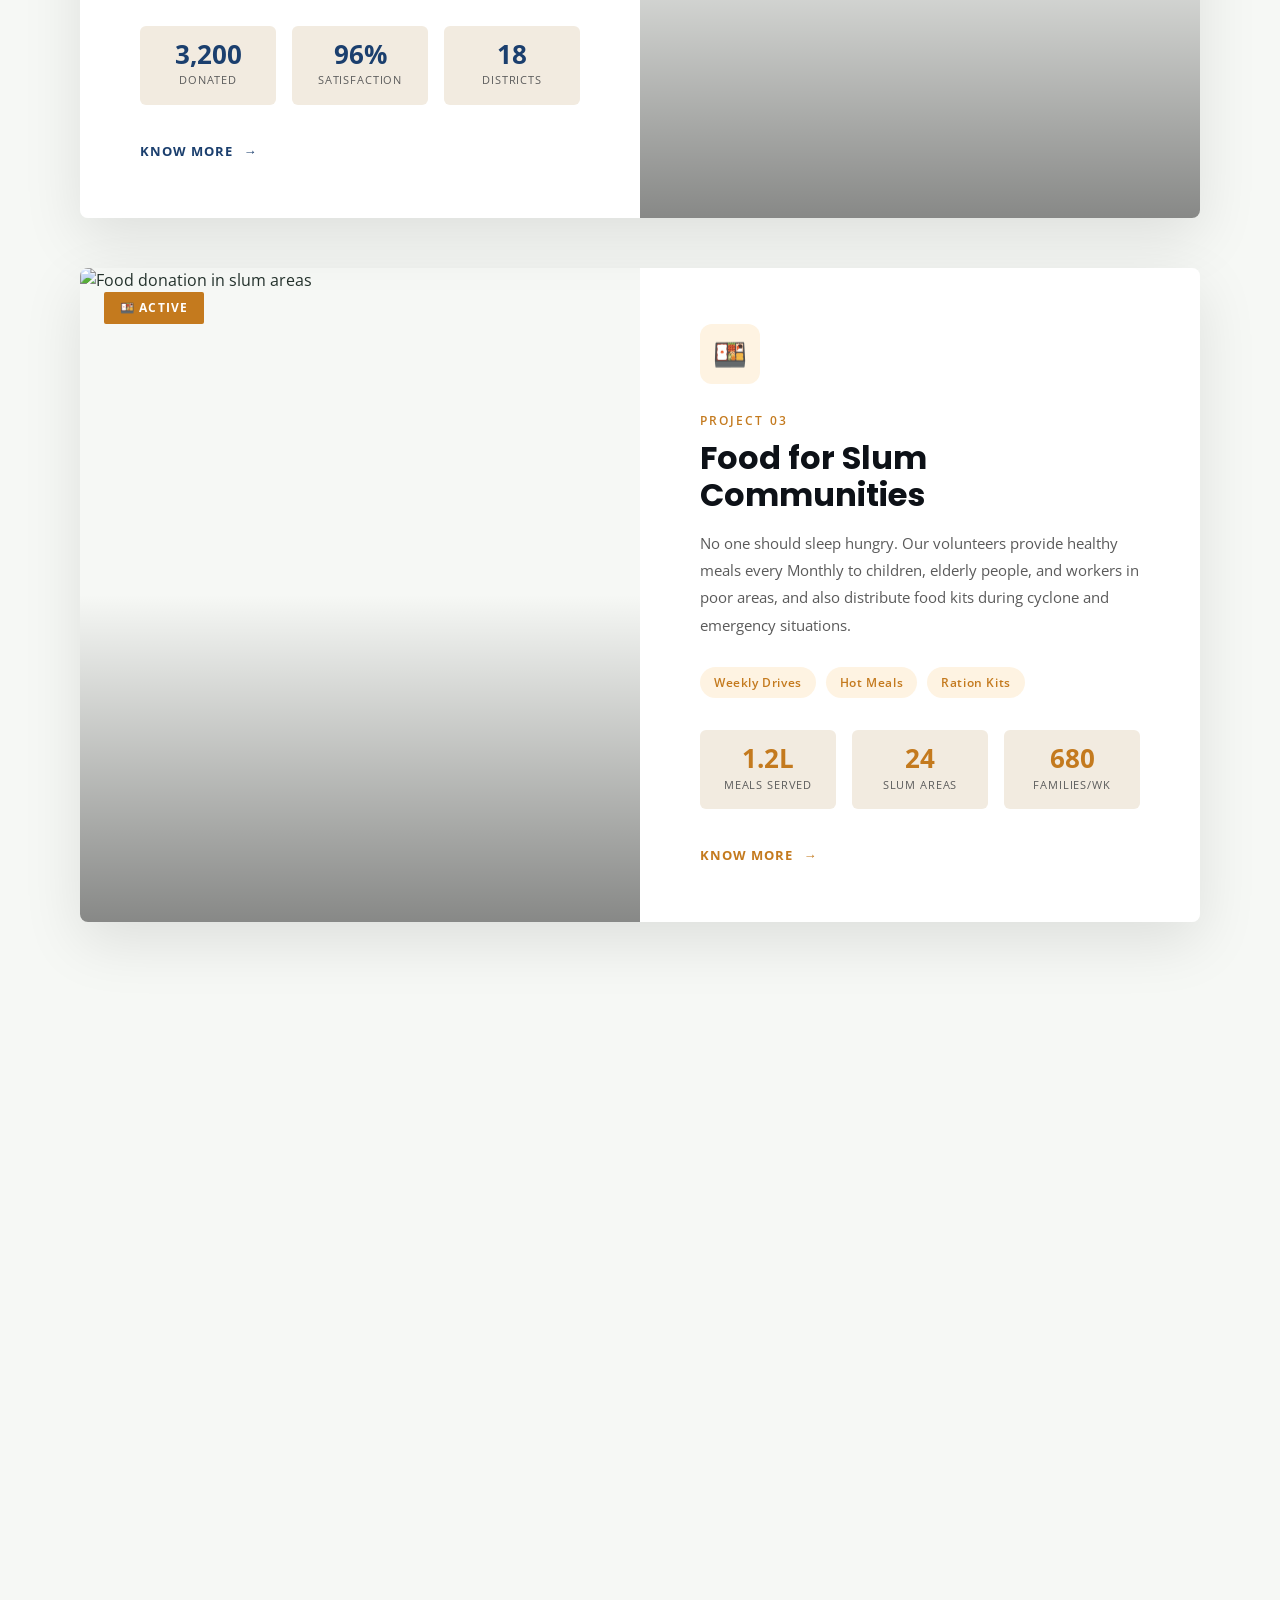
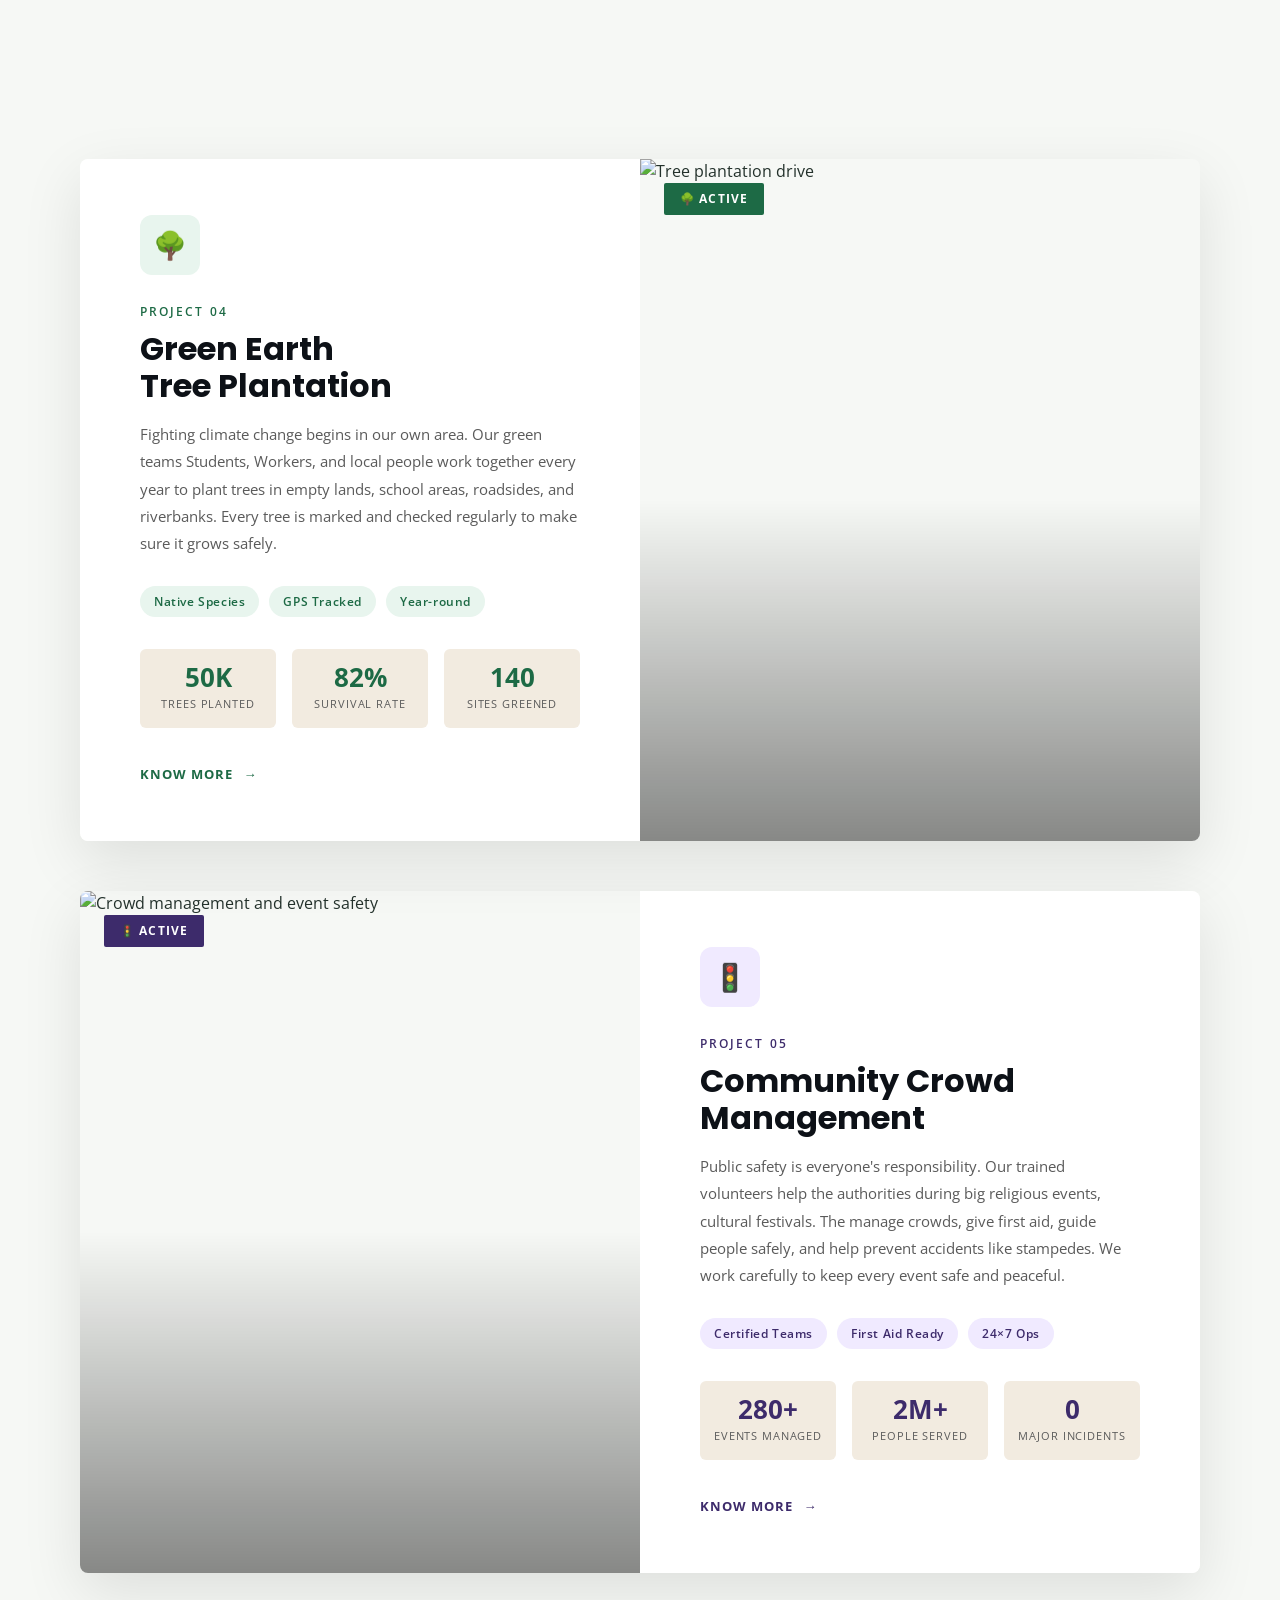
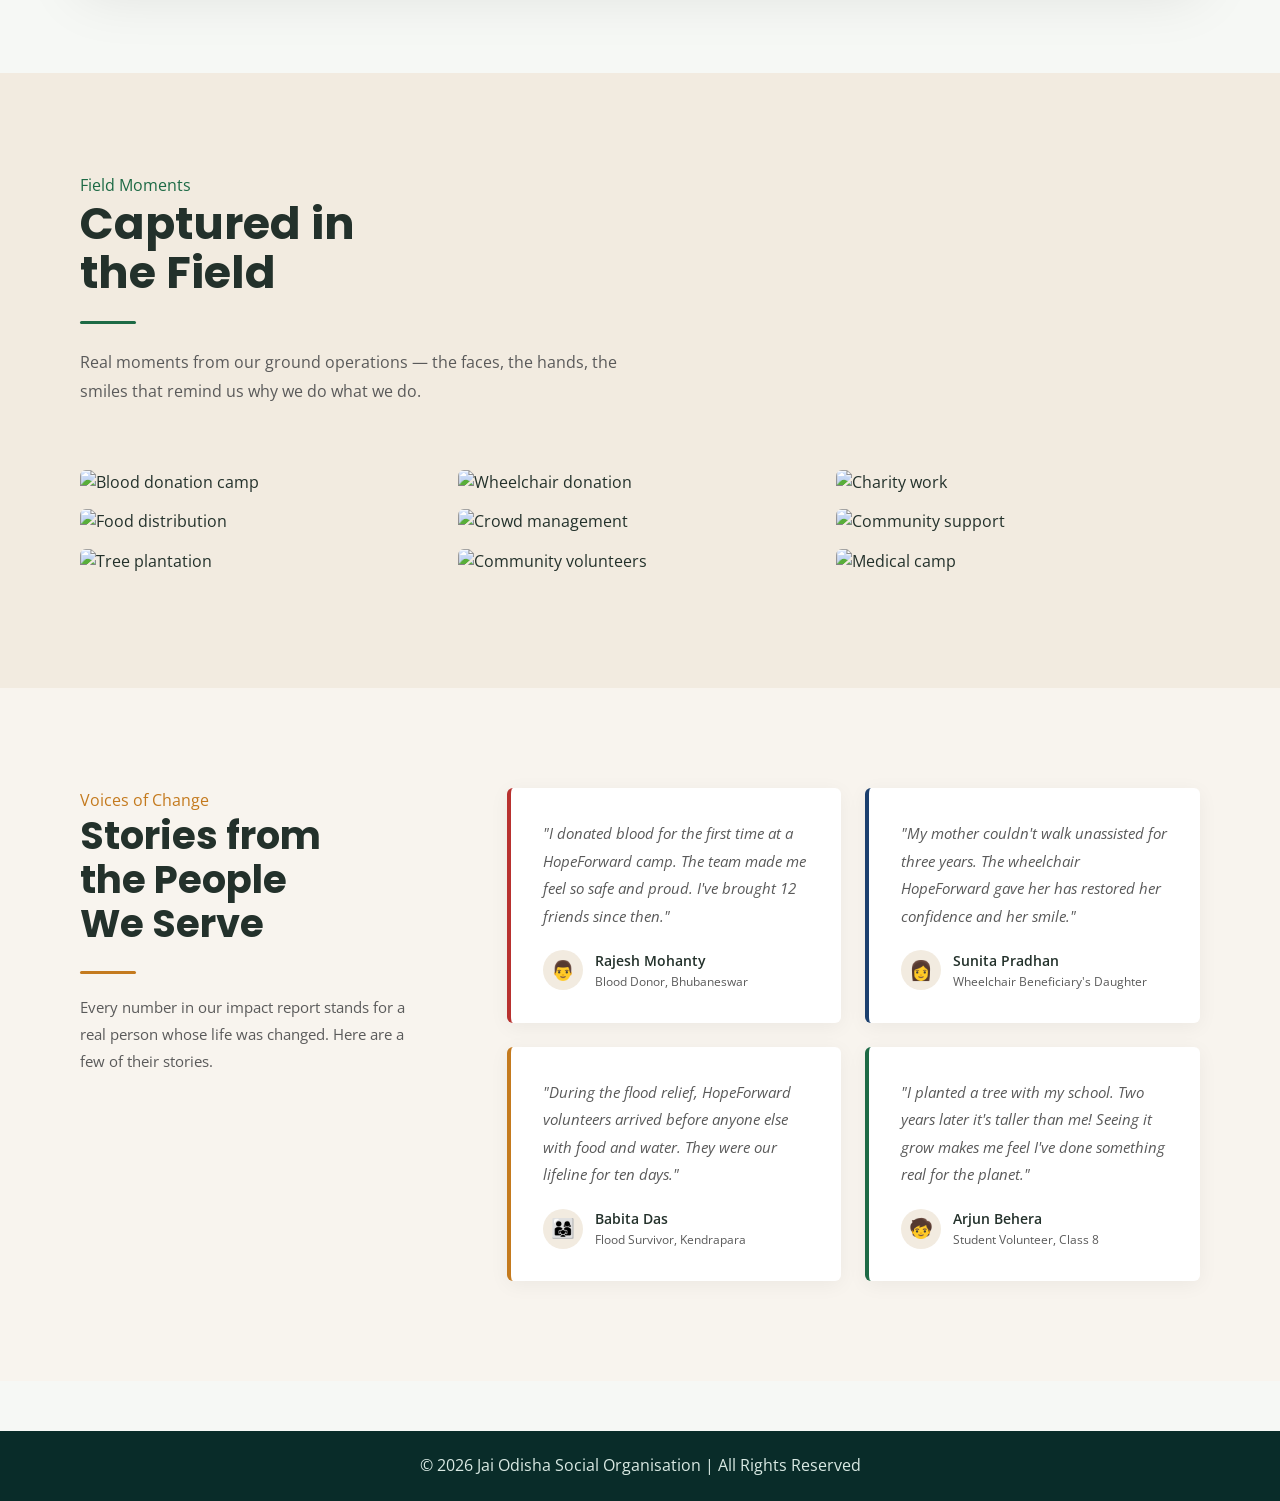
==== commit 5cd2e956: "ed" ====
--- a/projects.html
+++ b/projects.html
@@ -15,6 +15,20 @@
     <link rel="stylesheet" href="https://cdnjs.cloudflare.com/ajax/libs/font-awesome/7.0.1/css/all.min.css"
         integrity="sha512-2SwdPD6INVrV/lHTZbO2nodKhrnDdJK9/kg2XD1r9uGqPo1cUbujc+IYdlYdEErWNu69gVcYgdxlmVmzTWnetw=="
         crossorigin="anonymous" referrerpolicy="no-referrer" />
+    <style>
+        .text{
+            margin-left: 3vw;
+            height: 20%;
+            width: 60%;
+            line-height: 1;
+            margin-top: 25vh;
+            display:flex;
+            justify-content: space-evenly;
+        }
+        .text>.listen,.care,.speak{
+            line-height: 1;
+        }
+    </style>
 </head>
 
 <body class="jaiodisha-page">
--- a/jaiodisha.css
+++ b/jaiodisha.css
@@ -1,4 +1,4 @@
-@import url('https://fonts.googleapis.com/css2?family=Cormorant+Garamond:wght@400;500;600;700&display=swap');
+@import url('https://fonts.googleapis.com/css2?family=Open+Sans:wght@400;500;600;700;800&family=Poppins:wght@400;500;600;700;800&display=swap');
 
 /*
   CSS order:
@@ -12,7 +12,7 @@
 
 /* Global base styles */
 body {
-  font-family: 'Cormorant Garamond', serif;
+  font-family: 'Open Sans', Arial, Helvetica, sans-serif;
 }
 header {
   background: rgb(175, 32, 32);
@@ -129,8 +129,6 @@
 }
 .header-logo-link img {
   border-radius: 8px;
-   /* box-shadow: 0 8px 20px rgba(13, 17, 23, 0.12);
-   display: block; */
   height:100%;
   width: 100%;
   object-fit: cover;
@@ -156,26 +154,6 @@
 .header-social-media a i {
   font-size: 16px;
   line-height: 1;
-}
-.contact-brand .logo img {
-  border-radius: 8px;
-  box-shadow: 0 8px 20px rgba(13, 17, 23, 0.12);
-  display: block;
-  height: 70px;
-  object-fit: cover;
-  position: static;
-  width: 70px;
-}
-.contact-brand strong {
-  display: block;
-  font-size: 1.25rem;
-  line-height: 1.1;
-}
-.contact-brand small {
-  color: #5a5a5a;
-  display: block;
-  font-size: 0.82rem;
-  margin-top: 4px;
 }
 .contact-nav-links {
   align-items: center;
@@ -202,71 +180,14 @@
   border-color: #b8312f;
   color: #b8312f;
 }
-.jai-footer {
-  height: 120px;
-  box-sizing: border-box;
-  padding: 16px 20px;
-  display: flex;
-  justify-content: center;
-  align-items: center;
-}
-.jai-footer .footer-content {
-  display: flex;
-  flex-direction: column;
-  align-items: center;
-  justify-content: center;
-}
-.jai-footer p {
-  margin: 0 0 8px;
-}
-.jaiodisha-page .contact-brand strong {
-  font-size: 1.75rem;
-}
-.jaiodisha-page .contact-brand small {
-  font-size: 1.05rem;
-}
 .jaiodisha-page .contact-brand {
   flex: 1;
 }
 .jaiodisha-page .contact-nav-links a {
   font-size: 1.35rem;
 }
-.jaiodisha-page .jai-footer p {
-  font-size: 1.25rem;
-}
-.jaiodisha-page .social-media a i {
-  font-size: 1.35rem;
-}
 
 /* Social media icon styling */
-.footer-content {
-  flex-direction: column;
-  align-items: bottom;
-  justify-content: bottom;
-}
-.social-media {
-  height: 100vh;
-  display: flex;
-  justify-content: center;
-  align-items: bottom;
-}
-.jai-footer .social-media {
-  height: auto;
-  align-items: center;
-}
-.jai-footer .social-media a {
-  margin-top: 0;
-  margin-bottom: 0;
-}
-.social-media a {
-  height: 35px;
-  width: 35px;
-  background-color: rgb(225, 219, 220);
-  border-radius: 50px;
-  text-align: center;
-  margin: 10px;
-  line-height: 40px;
-}
 a i {
   font-size: 20px;
   color: rgb(27, 101, 230);
@@ -402,51 +323,6 @@
   }
 }
 
-/* Home about summary */
-.about-section {
-  width: 80%;
-  margin: 50px auto;
-  background: #ffffff;
-  padding: 40px;
-  border-left: 6px solid #0b5ed7;
-  border-radius: 12px;
-  box-shadow: 0 4px 15px rgba(0, 0, 0, 0.1);
-}
-.about-section p {
-  font-size: 22px;
-  line-height: 1.8;
-  color: #333;
-  text-align: justify;
-  font-family: 'Cormorant Garamond', serif;
-}
-.about-section p:first-child {
-  font-weight: 600;
-}
-.about-section p:last-child {
-  margin-top: 40px;
-  color: #444;
-  font-style: italic;
-}
-.about-us {
-  padding: 50px 1%;
-  background-image: url();
-  backdrop-filter: blur(10px);
-  font-family: 'Cormorant Garamond', serif;
-  color: white;
-  font-size: 20px;
-  height: 10vh;
-  text-align: left;
-  border-radius: 20px;
-}
-.founder-container {
-  box-shadow: 0px 0px 10px rgba(0, 0, 0, 0.5);
-  padding: 20px;
-  border-radius: 20px;
-  margin-left: 5px;
-  margin-right: 5px;
-  font-size: 20px;
-  border: none;
-}
 .text {
   font-size: 70px;
   color: rgb(235, 7, 19);
@@ -461,11 +337,6 @@
   transition: 0.3s ease;
   animation: slide 2s ease;
 }
-.hero-message {
-  font-size: inherit;
-  line-height: 1;
-  margin: 0;
-}
 
 /* Home text entrance animation */
 @keyframes slide {
@@ -476,261 +347,6 @@
   to {
     opacity: 1;
     transform: translateY(0);
-  }
-}
-
-/* Home call to action and tagline */
-.Join-us {
-  padding: 14px;
-  font-size: 30px;
-  color: #0984e3;
-  border-radius: 35px;
-  position: relative;
-  height: 30px;
-  width: 150px;
-  top: 30px;
-  border: none;
-  cursor: pointer;
-  transition: 0.3s ease;
-}
-.Join-us:hover {
-  transform: scale(1.1);
-  box-shadow: 0 8px 20px rgba(0, 0, 0, 0.3)
-}
-.hero .tag {
-  font-size: clamp(32px, 5vw, 60px);
-  text-align: center;
-  color: white;
-  display: flex;
-  justify-content: center;
-  align-items: center;
-  position: absolute;
-  left: 0;
-  bottom: 80px;
-  width: 100%;
-}
-.hero .tag h4 {
-  font-size: inherit;
-  line-height: 1.1;
-  margin: 0;
-  padding: 0 20px;
-}
-
-/* Home focus section */
-.home-focus-section {
-  margin: 44px auto 0;
-  padding: 48px 0 18px;
-  width: min(1180px, calc(100% - 40px));
-}
-.home-section-heading {
-  max-width: 780px;
-}
-.home-section-heading span {
-  color: #b8312f;
-  display: inline-block;
-  font-size: 1.05rem;
-  font-weight: 800;
-  margin-bottom: 10px;
-}
-.home-section-heading h2 {
-  color: #111827;
-  font-size: clamp(2rem, 3vw, 3.25rem);
-  line-height: 1.1;
-  margin: 0 0 14px;
-}
-.home-section-heading p {
-  color: #4b5563;
-  font-size: 1.28rem;
-  line-height: 1.6;
-  margin: 0;
-}
-.focus-grid {
-  display: grid;
-  gap: 18px;
-  grid-template-columns: repeat(auto-fit, minmax(240px, 1fr));
-  margin-top: 28px;
-}
-.focus-card {
-  background: #ffffff;
-  border: 1px solid rgba(17, 24, 39, 0.1);
-  border-radius: 8px;
-  box-shadow: 0 14px 34px rgba(17, 24, 39, 0.08);
-  min-height: 230px;
-  padding: 26px;
-  transition: transform 0.2s ease, box-shadow 0.2s ease;
-}
-.focus-card:hover {
-  box-shadow: 0 18px 40px rgba(17, 24, 39, 0.12);
-  transform: translateY(-5px);
-}
-.focus-card-icon {
-  align-items: center;
-  background: #e8f2ff;
-  border-radius: 8px;
-  color: #0b5ed7;
-  display: inline-flex;
-  font-size: 26px;
-  height: 54px;
-  justify-content: center;
-  margin-bottom: 20px;
-  width: 54px;
-}
-.focus-card:nth-child(2) .focus-card-icon {
-  background: #e8f7ef;
-  color: #157347;
-}
-.focus-card:nth-child(3) .focus-card-icon {
-  background: #fff1ed;
-  color: #b8312f;
-}
-.focus-card h3 {
-  color: #111827;
-  font-size: 1.55rem;
-  line-height: 1.2;
-  margin: 0 0 12px;
-}
-.focus-card p {
-  color: #4b5563;
-  font-size: 1.08rem;
-  line-height: 1.55;
-  margin: 0;
-}
-.focus-link {
-  align-items: center;
-  background: #b8312f;
-  border-radius: 8px;
-  color: #ffffff;
-  display: inline-flex;
-  font-size: 1.1rem;
-  font-weight: 800;
-  gap: 10px;
-  margin-top: 26px;
-  padding: 12px 18px;
-  text-decoration: none;
-  transition: background 0.2s ease, transform 0.2s ease;
-}
-.focus-link i {
-  color: inherit;
-  font-size: 0.95rem;
-}
-.focus-link:hover {
-  background: #8f2523;
-  transform: translateY(-2px);
-}
-.focus-link:hover i {
-  transform: translateX(3px);
-}
-
-/* Who are we section */
-.who-are-we {
-  /* padding: 50px 30px; */
-  text-align: left;
-  color: #111;
-  background: white;
-}
-.who-are-we h2 {
-  font-size: 70px;
-  padding: 30px;
-  display: inline-block;
-  position: relative;
-  animation: whoTextEntrance 1s ease both, whoTextGlow 3s ease-in-out 1s infinite;
-  font-family: 'Cormorant Garamond', serif;
-  font-size: clamp(2.2rem, 3.5vw, 3.4rem);
-  font-weight: 700;
-  line-height: 1.1;
-  margin-bottom: 16px;
-}
-.who-are-we h2::after {
-  content: "";
-  position: absolute;
-  left: 30px;
-  right: 30px;
-  bottom: 18px;
-  height: 5px;
-  background: #0984e3;
-  border-radius: 999px;
-  transform: scaleX(0);
-  transform-origin: left;
-  animation: whoUnderline 1s ease 0.35s both;
-}
-@keyframes whoTextEntrance {
-  from {
-    opacity: 0;
-    filter: blur(6px);
-    transform: translateY(35px);
-  }
-  to {
-    opacity: 1;
-    filter: blur(0);
-    transform: translateY(0);
-  }
-}
-@keyframes whoTextGlow {
-  0%, 100% {
-    color: #111;
-    text-shadow: none;
-  }
-  50% {
-    color: #0984e3;
-    text-shadow: 0 10px 25px rgba(9, 132, 227, 0.25);
-  }
-}
-@keyframes whoUnderline {
-  to {
-    transform: scaleX(1);
-  }
-}
-.who-are-we-text {
-  max-width: 1100px;
-  margin: 0 auto 60px;
-  transform: translateX(-80px);
-  padding: 35px 45px;
-  background: #ffffff;
-  color: #0c0c0c;
-  border-left: 6px solid #0984e3;
-  border-radius: 10px;
-  box-shadow: 0 10px 30px rgba(0, 0, 0, 0.08);
-  font-size: 22px;
-  line-height: 1.8;
-  text-align: justify;
-}
-.who-are-we-text p {
-  margin-bottom: 18px;
-}
-
-/* Home page responsive styles */
-@media (max-width: 768px) {
-  .home-focus-section {
-    margin-top: 28px;
-    padding-top: 34px;
-    width: min(1180px, calc(100% - 28px));
-  }
-  .home-section-heading p {
-    font-size: 1.08rem;
-  }
-  .focus-card {
-    min-height: auto;
-    padding: 22px;
-  }
-  .who-are-we {
-    padding: 35px 18px;
-  }
-  .who-are-we h2 {
-    font-size: 42px;
-    padding: 15px 0;
-  }
-  .who-are-we h2::after {
-    left: 0;
-    right: 0;
-    bottom: 6px;
-  }
-  .who-are-we-text {
-    margin: 0 18px 40px;
-    transform: none;
-    padding: 25px 22px;
-    font-size: 18px;
-    line-height: 1.7;
-    text-align: left;
   }
 }
 
@@ -740,41 +356,10 @@
   margin: 0;
   padding: 0;
   box-sizing: border-box;
-  font-family: 'Cormorant Garamond', serif;
 }
 body {
   background: #f4f4f4;
   animation: fadePage 1s ease;
-}
-* {
-  margin: 0;
-  padding: 0;
-  box-sizing: border-box;
-  font-family: 'Cormorant Garamond', serif;
-}
-body {
-  background: #f4f4f4;
-  animation: fadePage 1s ease;
-}
-
-/* HEADER */
-.about-header {
-  position: relative;
-  min-height: 40vh;
-  overflow: hidden;
-  color: rgb(255, 3, 3);
-}
-
-.about-header h1 {
-  font-size: 65px;
-  margin-bottom: 15px;
-  animation: zoomText 1.5s ease;
-}
-.about-header p {
-  font-size: 20px;
-  max-width: 850px;
-  margin: auto;
-  line-height: 1.8;
 }
 
 /* ABOUT CONTAINER */
@@ -859,7 +444,6 @@
 body {
   margin: 0;
   padding: 0;
-  font-family: 'Cormorant Garamond', serif;
   background: #ececec;
 }
 .achievement-section {
@@ -872,7 +456,6 @@
   color: #1290db;
   font-size: 65px;
   margin-bottom: 40px;
-  font-family: 'Cormorant Garamond', serif;
 }
 .achievement-container {
   display: flex;
@@ -890,12 +473,6 @@
 .achievement-card:hover {
   transform: translateY(-8px);
 }
-/* .achievement-card img {  
-  width: 100%;
-  height: 50px;
-  object-fit: cover;
-  margin-bottom: 15px;
-} */
 .achievement-image img {
   width: 100%;
   height: 100%;
@@ -956,26 +533,6 @@
     opacity: 1;
   }
 }
-@keyframes slideDown {
-  from {
-    transform: translateY(-100px);
-    opacity: 0;
-  }
-  to {
-    transform: translateY(0);
-    opacity: 1;
-  }
-}
-@keyframes zoomText {
-  from {
-    transform: scale(0.5);
-    opacity: 0;
-  }
-  to {
-    transform: scale(1);
-    opacity: 1;
-  }
-}
 @keyframes fadeUp {
   from {
     opacity: 0;
@@ -988,9 +545,6 @@
 }
 /* RESPONSIVE */
 @media (max-width: 768px) {
-  .about-header h1 {
-    font-size: 45px;
-  }
   .founder-box {
     flex-direction: column;
     text-align: center;
@@ -1026,7 +580,6 @@
   scroll-behavior: smooth;
 }
 body {
-  font-family: 'Cormorant Garamond', serif;
   background: var(--cream);
   color: var(--ink);
   overflow-x: hidden;
@@ -1075,7 +628,6 @@
   padding: 100px 80px;
 }
 .sec-title {
-  font-family: 'Cormorant Garamond', serif;
   font-size: clamp(2.2rem, 3.5vw, 3.4rem);
   font-weight: 700;
   line-height: 1.1;
@@ -1087,21 +639,22 @@
   color: var(--mid);
   max-width: 560px;
 }
+
 /* Projects section */
 .projects-sec {
+  margin-top: 70px;
   .text {
     font-size: 30px;
-    font-family: 'Cormorant Garamond', serif;
-    line-height: 4 ;
+    line-height: 0.1;
 
   }
   .listen {
     margin-left: 0px;
-    line-height: 1;
    
   }
   .care {
     margin-left: 60px;
+    
   }
   .speak {
     margin-left: 120px;
@@ -1180,7 +733,6 @@
   margin-bottom: 28px;
 }
 .proj-info h3 {
-  font-family: 'Cormorant Garamond', serif;
   font-size: 2rem;
   font-weight: 700;
   line-height: 1.15;
@@ -1218,7 +770,6 @@
   background: var(--warm);
 }
 .pnum-n {
-  font-family: 'Cormorant Garamond', serif;
   font-size: 1.6rem;
   font-weight: 700;
   line-height: 1;
@@ -1430,7 +981,6 @@
   align-items: start;
 }
 .test-left h2 {
-  font-family: 'Cormorant Garamond', serif;
   font-size: clamp(2rem, 3vw, 2.8rem);
   font-weight: 700;
   line-height: 1.15;
@@ -1508,32 +1058,6 @@
   color: rgba(255, 255, 255, .4);
   padding: 70px 80px 40px;
 }
-.foot-top {
-  display: grid;
-  grid-template-columns: 2fr 1fr 1fr 1fr;
-  gap: 48px;
-  margin-bottom: 56px;
-}
-.foot-brand .logo {
-  font-size: 1.7rem;
-  display: block;
-  margin-bottom: 18px;
-}
-.foot-brand p {
-  font-size: .88rem;
-  line-height: 1.8;
-  max-width: 280px;
-}
-.foot-brand .contact-info {
-  margin-top: 16px;
-}
-.foot-bottom {
-  border-top: 1px solid rgba(255, 255, 255, .06);
-  padding-top: 28px;
-  display: flex;
-  justify-content: space-between;
-  font-size: .78rem;
-}
 /* Project responsive - tablet */
 @media (max-width: 1024px) {
   .sec, .gallery-sec, .testimonial-sec {
@@ -1557,14 +1081,6 @@
   }
   .test-grid {
     grid-template-columns: 1fr;
-  }
-  .foot-top {
-    grid-template-columns: 1fr 1fr;
-    gap: 36px;
-  }
-  .foot-bottom {
-    flex-direction: column;
-    gap: 10px;
   }
 }
 /* Project responsive - mobile */
@@ -1603,16 +1119,6 @@
   position: absolute;
   z-index: 1;
 }
-.contact-hero-media {
-  inset: 0;
-  position: absolute;
-}
-.contact-hero-media img {
-  display: block;
-  height: 100%;
-  object-fit: cover;
-  width: 100%;
-}
 .contact-hero-copy, .contact-form-panel {
   position: relative;
   z-index: 2;
@@ -1631,7 +1137,6 @@
   text-transform: uppercase;
 }
 .contact-hero-copy h1 {
-  font-family: Georgia, serif;
   font-size: clamp(3rem, 7vw, 5.4rem);
   line-height: 1;
   margin-bottom: 24px;
@@ -1687,7 +1192,6 @@
 }
 .contact-form-panel h2 {
   color: #1b3f6e;
-  font-family: Georgia, serif;
   font-size: 2rem;
   margin-bottom: 10px;
 }
@@ -1864,22 +1368,6 @@
   transform: translateY(-2px);
 }
 
-/* Contact footer */
-.contact-footer {
-  align-items: center;
-  background: #060910;
-  color: rgba(255, 255, 255, 0.68);
-  display: flex;
-  flex-wrap: wrap;
-  gap: 12px 24px;
-  justify-content: space-between;
-  margin-top: 0;
-  padding: 30px 6vw;
-}
-.contact-footer a {
-  color: #ffffff;
-}
-
 /* Contact responsive styles */
 @media (max-width: 900px) {
   .contact-hero {
@@ -1908,9 +1396,6 @@
   .contact-details {
     padding: 48px 20px;
   }
-  .contact-footer {
-    padding: 26px 20px;
-  }
 }
 
 /* update page style */
@@ -1927,7 +1412,6 @@
 body {
   background: #f6f8f5;
   color: #23312b;
-  font-family: Arial, Helvetica, sans-serif;
   line-height: 1.6;
 }
 
@@ -1947,39 +1431,6 @@
     linear-gradient(rgba(4, 38, 35, 0.72), rgba(4, 38, 35, 0.58)),
     url("assets/photo3.jpeg") center/cover no-repeat;
   color: #ffffff;
-}
-
-.navbar {
-  align-items: center;
-  display: flex;
-  justify-content: space-between;
-  margin: 0 auto;
-  max-width: 1180px;
-  padding: 22px 24px;
-}
-
-.logo {
-  color: #ffffff;
-  font-size: 28px;
-  font-weight: 800;
-  letter-spacing: 0;
-}
-
-.nav-links {
-  display: flex;
-  gap: 24px;
-  list-style: none;
-}
-
-.nav-links a {
-  color: #f9fbf8;
-  font-size: 16px;
-  font-weight: 700;
-  transition: color 0.25s ease;
-}
-
-.nav-links a:hover {
-  color: #f7c948;
 }
 
 .hero {
@@ -2052,14 +1503,12 @@
 
 .notice-section,
 .projects-section,
-.schedule-section,
 .update-section,
 .live-feed-section {
   padding: 82px 24px;
 }
 
 .notice-section,
-.schedule-section,
 .live-feed-section {
   background: #ffffff;
 }
@@ -2181,38 +1630,6 @@
 
 .project-content li + li {
   margin-top: 6px;
-}
-
-.table-wrap {
-  border: 1px solid #dfe8e2;
-  border-radius: 8px;
-  margin: 0 auto;
-  max-width: 1180px;
-  overflow-x: auto;
-}
-
-table {
-  background: #ffffff;
-  border-collapse: collapse;
-  min-width: 720px;
-  width: 100%;
-}
-
-th,
-td {
-  border-bottom: 1px solid #dfe8e2;
-  padding: 18px;
-  text-align: left;
-}
-
-th {
-  background: #123f3a;
-  color: #ffffff;
-  font-size: 15px;
-}
-
-td {
-  color: #34443e;
 }
 
 .tag {
@@ -2467,17 +1884,6 @@
 }
 
 @media (max-width: 900px) {
-  .navbar {
-    align-items: flex-start;
-    flex-direction: column;
-    gap: 18px;
-  }
-
-  .nav-links {
-    flex-wrap: wrap;
-    gap: 12px 20px;
-  }
-
   .hero {
     min-height: auto;
     padding-top: 82px;
@@ -2500,23 +1906,13 @@
 }
 
 @media (max-width: 560px) {
-  .navbar,
   .hero,
   .notice-section,
   .projects-section,
-  .schedule-section,
   .update-section,
   .live-feed-section {
     padding-left: 18px;
     padding-right: 18px;
-  }
-
-  .logo {
-    font-size: 25px;
-  }
-
-  .nav-links a {
-    font-size: 15px;
   }
 
   .hero h1 {
@@ -2541,3 +1937,377 @@
     grid-template-columns: 1fr;
   }
 }
+
+/* Refined home page */
+.home-page {
+  background: #f7f8f5;
+  color: #16231f;
+  overflow-x: hidden;
+}
+
+.home-page main {
+  overflow: hidden;
+}
+
+.home-page .home-hero {
+  align-items: center;
+  color: #ffffff;
+  display: flex;
+  min-height: clamp(560px, 78vh, 760px);
+  overflow: hidden;
+  padding: clamp(72px, 9vw, 112px) 6vw clamp(110px, 12vw, 150px);
+  position: relative;
+}
+
+.home-page .home-hero::before {
+  background:
+    linear-gradient(90deg, rgba(7, 25, 45, 0.9), rgba(7, 25, 45, 0.58) 52%, rgba(7, 25, 45, 0.28)),
+    linear-gradient(0deg, rgba(7, 25, 45, 0.7), transparent 42%);
+  content: "";
+  inset: 0;
+  position: absolute;
+  z-index: 1;
+}
+
+.home-page .slideshow {
+  filter: none;
+  height: 100%;
+  inset: 0;
+  object-fit: initial;
+  position: absolute;
+  width: 100%;
+  z-index: 0;
+}
+
+.home-page .slide {
+  animation: homeFade 20s infinite;
+}
+
+.home-page .slide:nth-child(1) {
+  animation-delay: 0s;
+}
+
+.home-page .slide:nth-child(2) {
+  animation-delay: 5s;
+}
+
+.home-page .slide:nth-child(3) {
+  animation-delay: 10s;
+}
+
+.home-page .slide:nth-child(4) {
+  animation-delay: 15s;
+}
+
+.home-page .slide img {
+  height: 100%;
+  object-fit: cover;
+  object-position: center;
+  width: 100%;
+}
+
+@keyframes homeFade {
+  0%, 100% {
+    opacity: 0;
+  }
+
+  8%, 26% {
+    opacity: 1;
+  }
+
+  34% {
+    opacity: 0;
+  }
+}
+
+.home-hero-copy {
+  animation: fadeUp 0.9s ease both;
+  max-width: 720px;
+  min-width: 0;
+  position: relative;
+  width: min(100%, 720px);
+  z-index: 2;
+}
+
+.home-kicker {
+  color: #f7c948;
+  font-size: clamp(0.86rem, 1.2vw, 1rem);
+  font-weight: 800;
+  letter-spacing: 0;
+  margin: 0 0 18px;
+  text-transform: uppercase;
+}
+
+.home-hero-copy h1 {
+  font-size: clamp(3rem, 7vw, 5.8rem);
+  line-height: 0.98;
+  margin: 0 0 24px;
+  max-width: 720px;
+}
+
+.home-hero-copy > p {
+  color: rgba(255, 255, 255, 0.88);
+  font-size: clamp(1.15rem, 2vw, 1.45rem);
+  line-height: 1.55;
+  margin: 0;
+  max-width: 640px;
+}
+
+.home-actions {
+  display: flex;
+  flex-wrap: wrap;
+  gap: 14px;
+  margin-top: 34px;
+}
+
+.home-actions a {
+  align-items: center;
+  border-radius: 8px;
+  display: inline-flex;
+  font-size: 1.08rem;
+  font-weight: 800;
+  gap: 10px;
+  justify-content: center;
+  min-height: 52px;
+  padding: 13px 20px;
+  text-decoration: none;
+  transition: background 0.2s ease, color 0.2s ease, transform 0.2s ease;
+}
+
+.home-actions a i {
+  color: inherit;
+  font-size: 1rem;
+}
+
+.home-actions a:hover {
+  transform: translateY(-2px);
+}
+
+.home-primary-action {
+  background: #b8312f;
+  color: #ffffff;
+}
+
+.home-primary-action:hover {
+  background: #942725;
+}
+
+.home-secondary-action {
+  background: #ffffff;
+  color: #123f3a;
+}
+
+.home-secondary-action:hover {
+  background: #f7c948;
+  color: #123f3a;
+}
+
+.home-hero-strip {
+  align-items: center;
+  backdrop-filter: blur(12px);
+  background: rgba(255, 255, 255, 0.14);
+  border-top: 1px solid rgba(255, 255, 255, 0.24);
+  bottom: 0;
+  display: grid;
+  gap: 1px;
+  grid-template-columns: repeat(3, minmax(0, 1fr));
+  left: 0;
+  position: absolute;
+  right: 0;
+  z-index: 2;
+}
+
+.home-hero-strip span {
+  color: #ffffff;
+  font-size: clamp(1rem, 1.7vw, 1.3rem);
+  font-weight: 800;
+  padding: 24px 6vw;
+  text-align: center;
+}
+
+.home-hero-strip span + span {
+  border-left: 1px solid rgba(255, 255, 255, 0.18);
+}
+
+.home-page .about-section {
+  background: #ffffff;
+  border: 0;
+  border-radius: 0;
+  box-shadow: none;
+  display: grid;
+  gap: clamp(28px, 5vw, 64px);
+  grid-template-columns: minmax(240px, 0.85fr) minmax(0, 1.15fr);
+  margin: 0;
+  padding: clamp(58px, 8vw, 92px) 6vw;
+  width: 100%;
+}
+
+.home-page .who-are-we {
+  background: transparent;
+  color: #123f3a;
+  padding: 0;
+  text-align: left;
+}
+
+.home-page .who-are-we p {
+  color: #b8312f;
+  font-size: 0.94rem;
+  font-weight: 800;
+  margin: 0 0 14px;
+  text-transform: uppercase;
+}
+
+.home-page .who-are-we h2 {
+  animation: none;
+  color: #123f3a;
+  display: block;
+  font-size: clamp(2.15rem, 4.2vw, 4rem);
+  line-height: 1.08;
+  margin: 0;
+  padding: 0;
+  text-shadow: none;
+}
+
+.home-page .who-are-we h2::after {
+  display: none;
+}
+
+.home-about-copy {
+  border-left: 5px solid #f7c948;
+  padding-left: clamp(22px, 3vw, 36px);
+}
+
+.home-page .about-section .home-about-copy p {
+  color: #52645d;
+  font-family: inherit;
+  font-size: clamp(1.08rem, 1.7vw, 1.35rem);
+  line-height: 1.7;
+  margin: 0;
+  text-align: left;
+}
+
+.home-page .about-section .home-about-copy p:first-child {
+  color: #23312b;
+  font-weight: 700;
+}
+
+.home-page .about-section .home-about-copy p:last-child {
+  color: #52645d;
+  font-style: normal;
+  margin-top: 18px;
+}
+
+.home-page footer {
+  margin-top: 0;
+}
+
+@media (max-width: 900px) {
+  .home-page .home-hero {
+    min-height: 620px;
+    padding-left: 28px;
+    padding-right: 28px;
+  }
+
+  .home-page .home-hero::before {
+    background: linear-gradient(90deg, rgba(7, 25, 45, 0.92), rgba(7, 25, 45, 0.54));
+  }
+
+  .home-page .about-section {
+    grid-template-columns: 1fr;
+    padding-left: 28px;
+    padding-right: 28px;
+  }
+}
+
+@media (max-width: 560px) {
+  .home-page .home-hero {
+    min-height: 680px;
+    padding: 64px 20px 150px;
+  }
+
+  .home-page .contact-nav-links {
+    gap: 4px 14px;
+    justify-content: flex-start;
+  }
+
+  .home-page .contact-nav-links a {
+    font-size: 1.05rem;
+  }
+
+  .home-hero-copy {
+    max-width: none;
+    width: 100%;
+  }
+
+  .home-hero-copy h1,
+  .home-hero-copy > p {
+    max-width: 100%;
+  }
+
+  .home-hero-copy h1 {
+    font-size: clamp(2.35rem, 10vw, 2.75rem);
+    line-height: 1.02;
+  }
+
+  .home-hero-copy > p {
+    font-size: 1rem;
+    max-width: 30ch;
+  }
+
+  .home-actions {
+    width: 100%;
+  }
+
+  .home-actions a {
+    width: 100%;
+  }
+
+  .home-hero-strip {
+    grid-template-columns: 1fr;
+  }
+
+  .home-hero-strip span {
+    padding: 13px 20px;
+  }
+
+  .home-hero-strip span + span {
+    border-left: 0;
+    border-top: 1px solid rgba(255, 255, 255, 0.18);
+  }
+
+  .home-page .about-section {
+    padding: 46px 20px;
+  }
+
+  .home-about-copy {
+    padding-left: 18px;
+  }
+}
+
+/* Shared body text font */
+body,
+body :where(:not(i):not([class^="fa-"]):not([class*=" fa-"])) {
+  font-family: 'Open Sans', Arial, Helvetica, sans-serif !important;
+}
+
+/* Shared heading font */
+h1,
+h1 *,
+h2,
+h2 *,
+h3,
+h3 *,
+h4,
+h4 *,
+h5,
+h5 *,
+h6,
+h6 *,
+.sec-title,
+.sec-title *,
+.text,
+.text *,
+.logo,
+.logo * {
+  font-family: 'Poppins', Arial, Helvetica, sans-serif !important;
+}
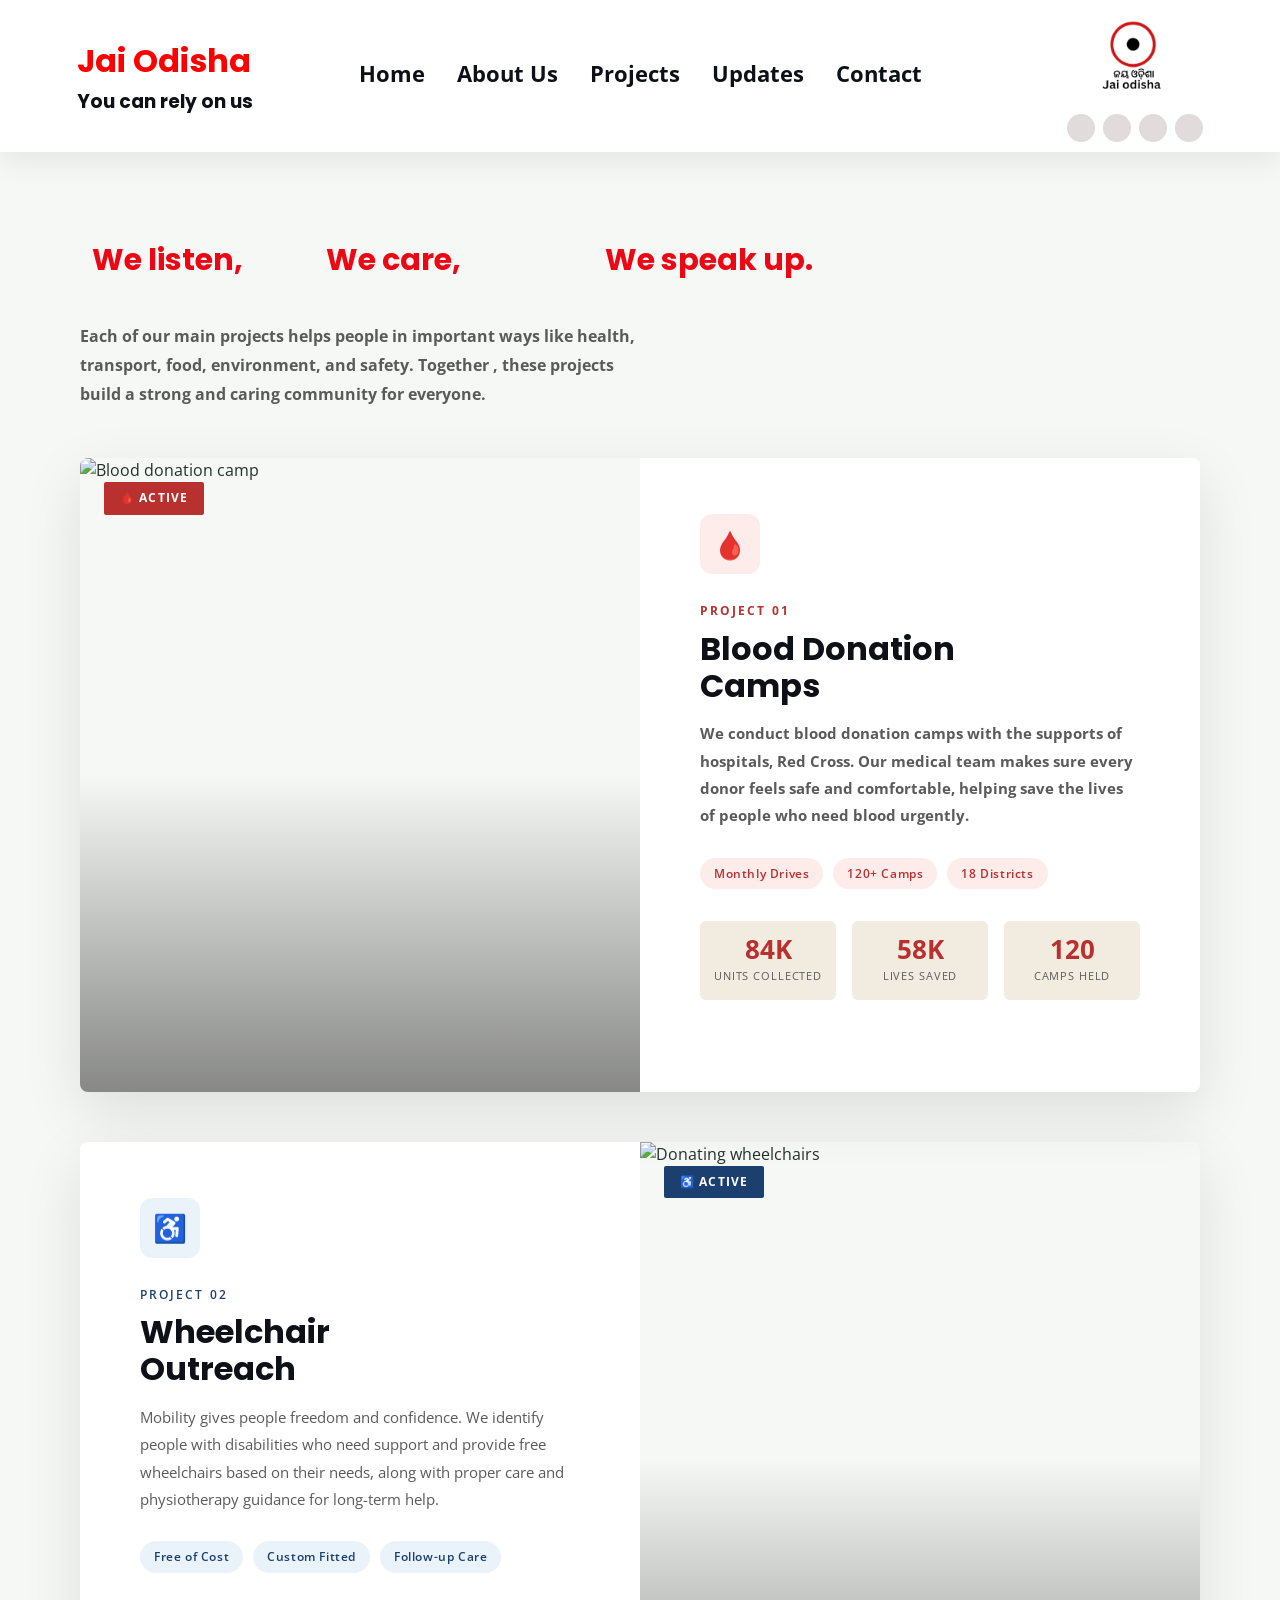
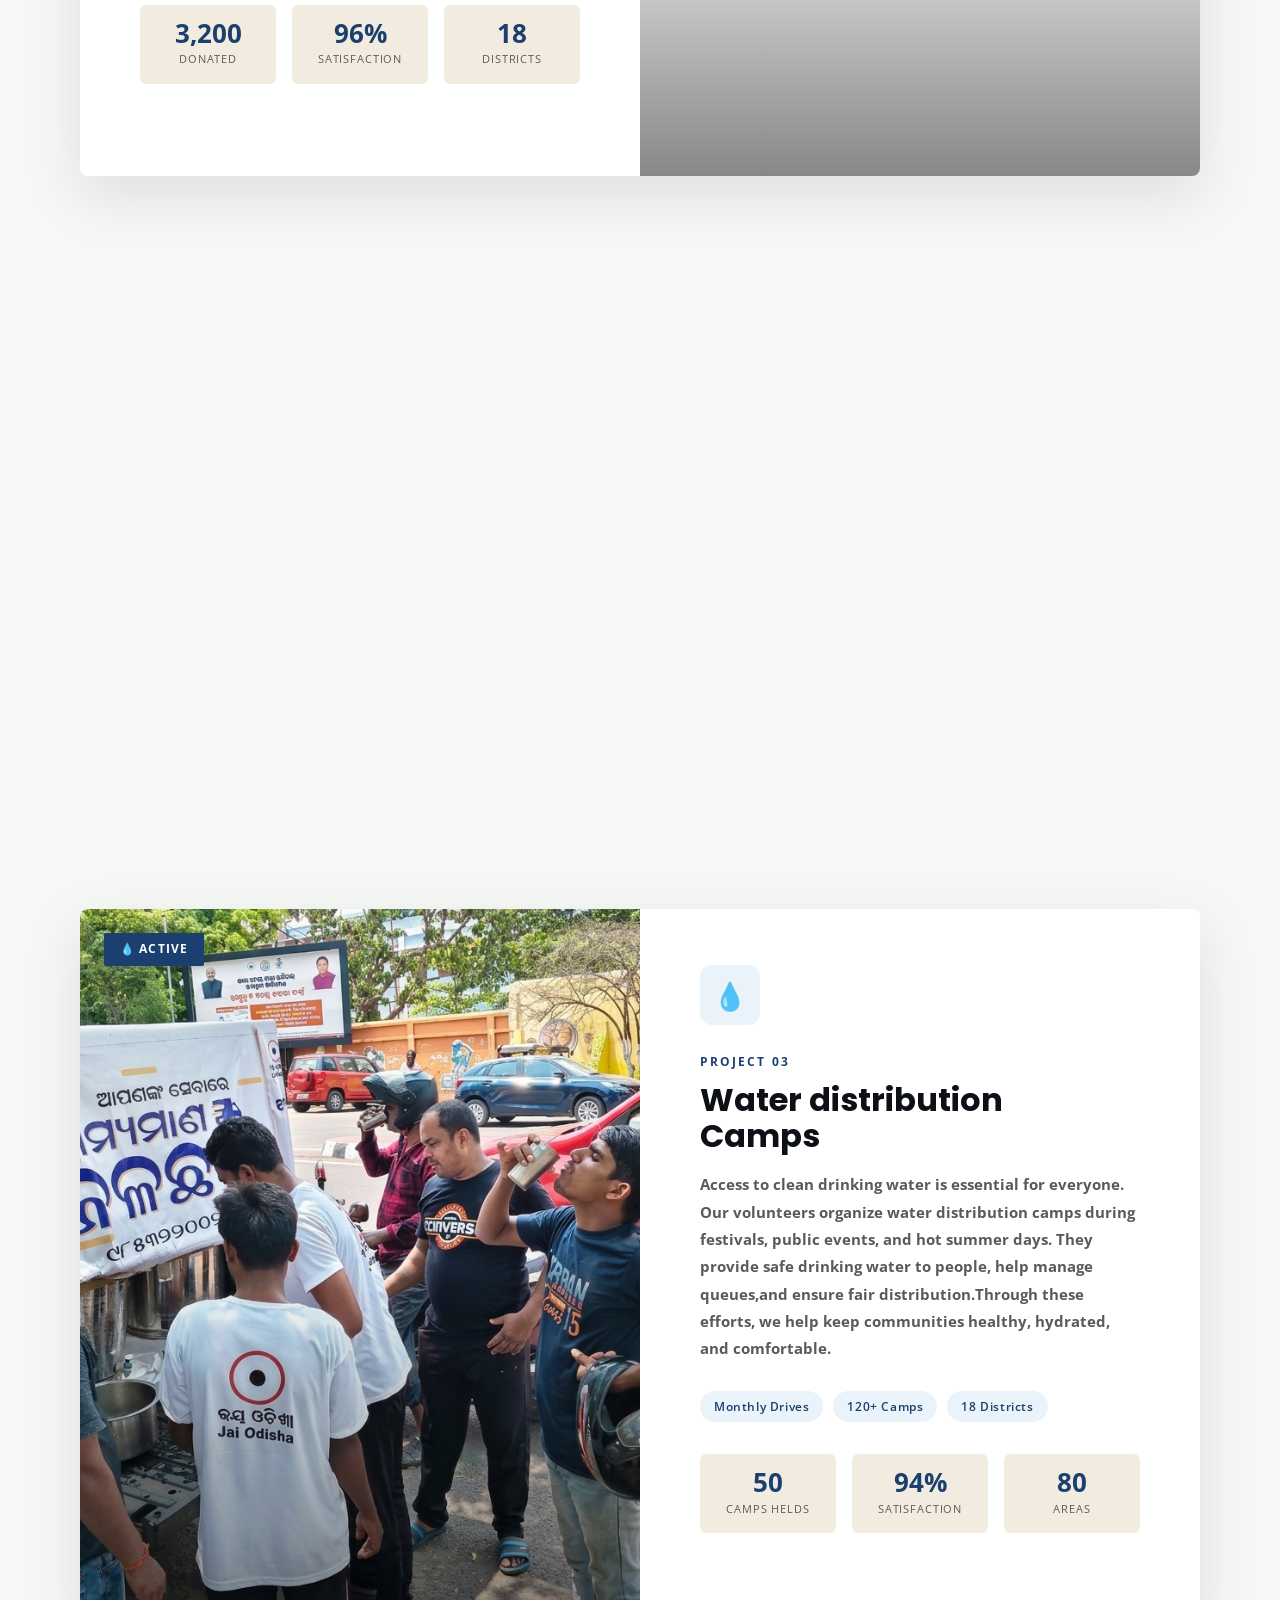
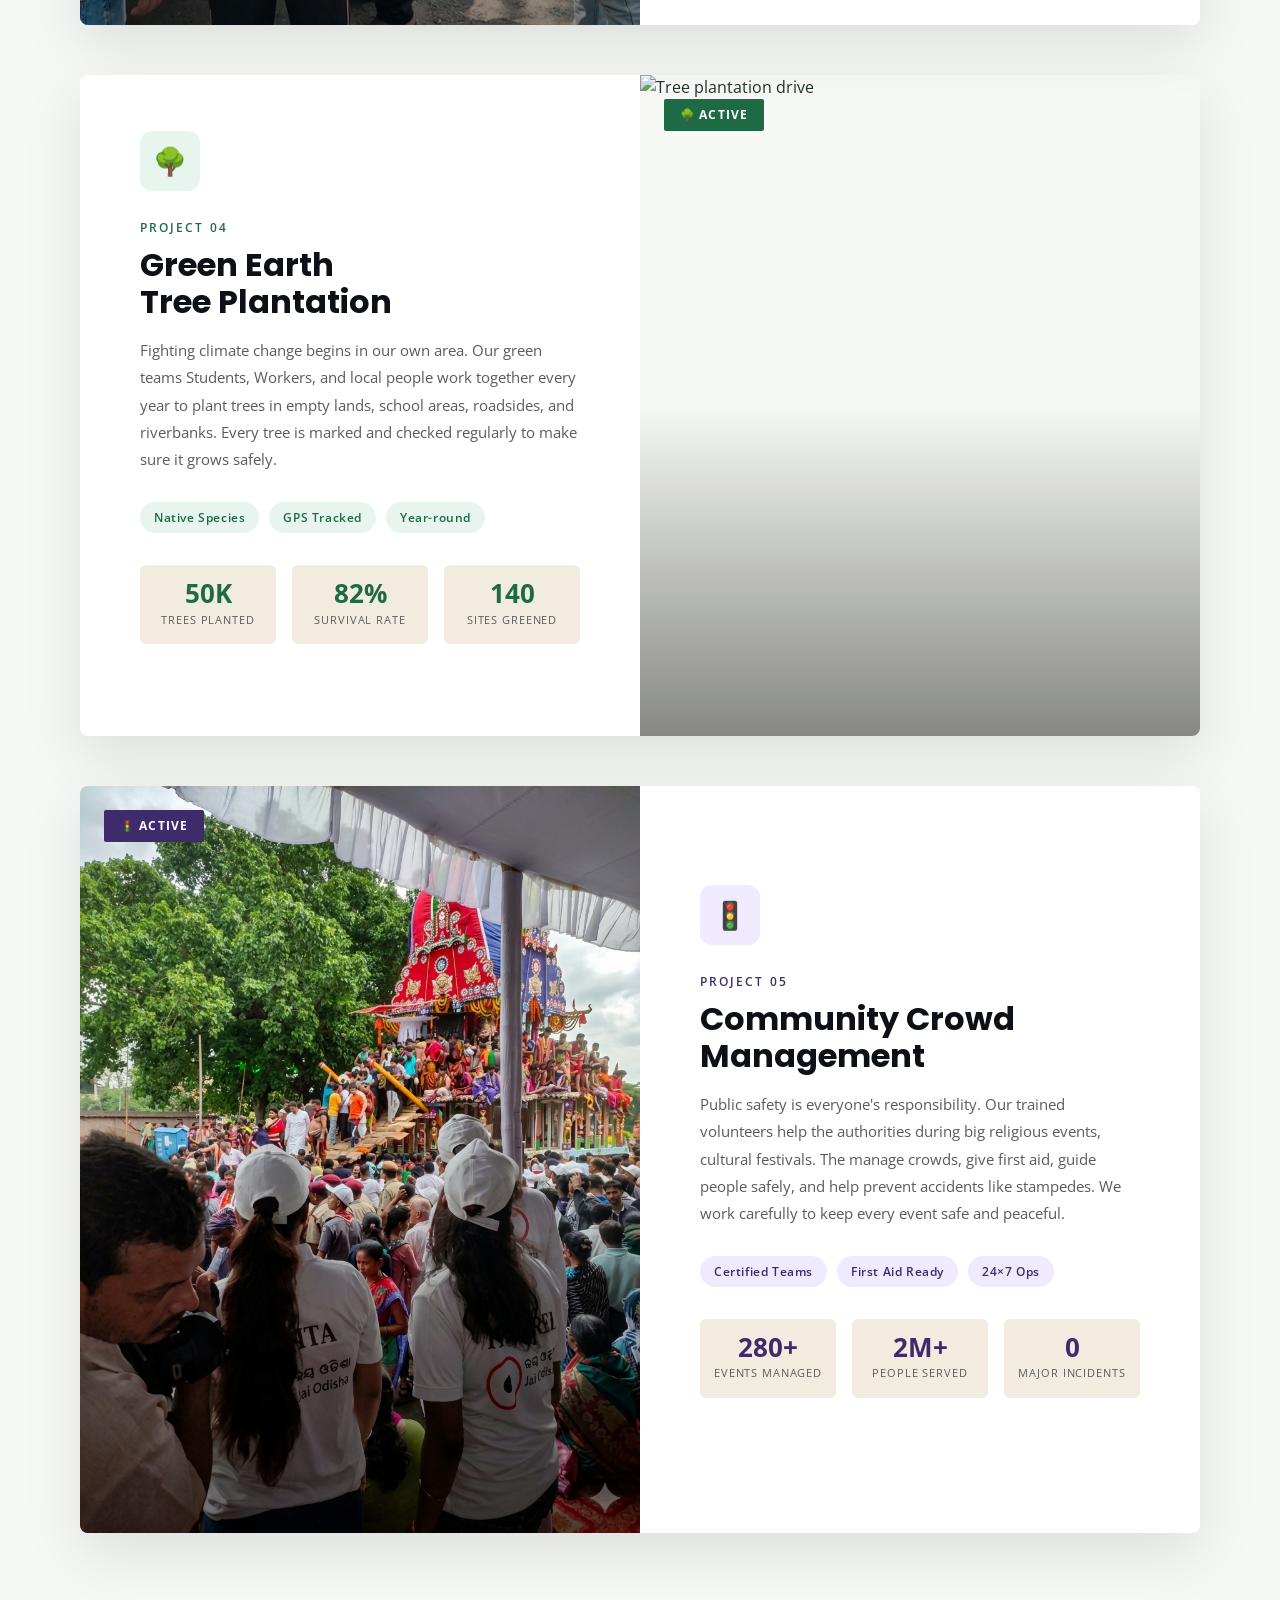
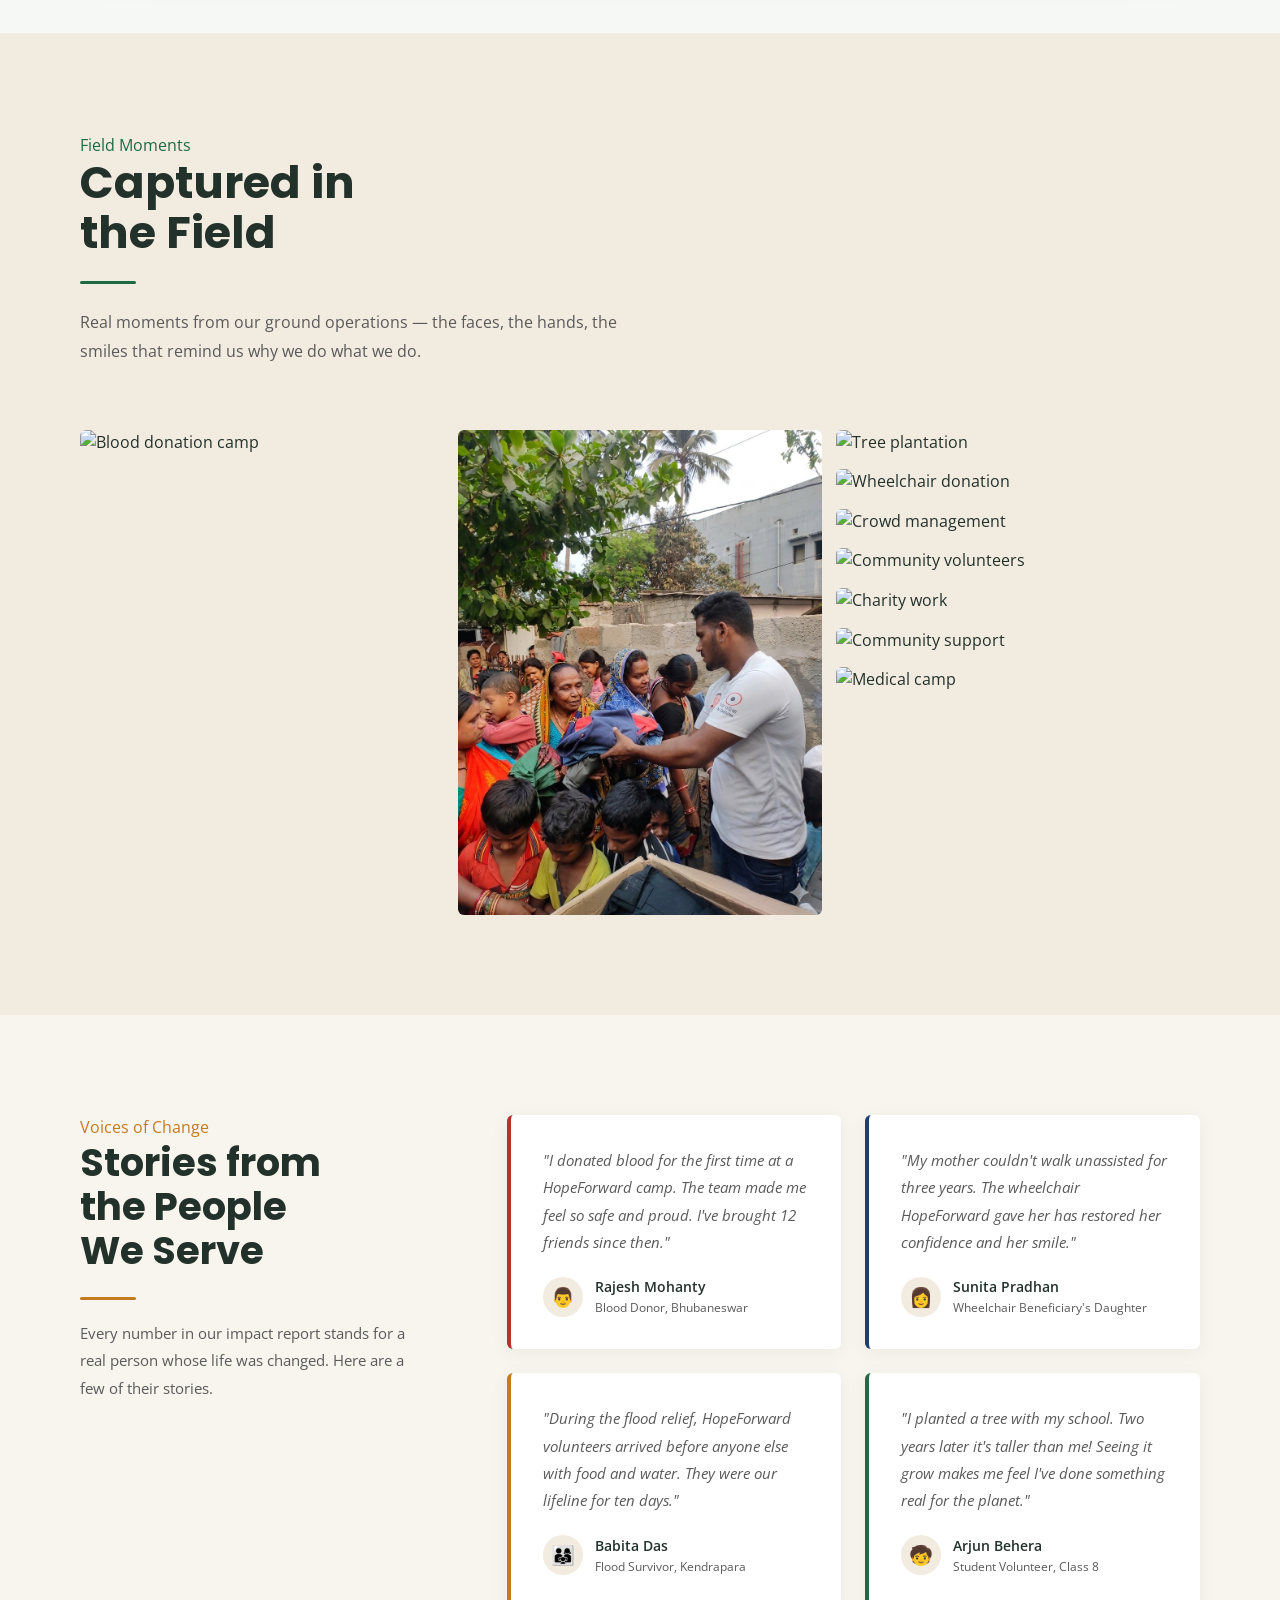
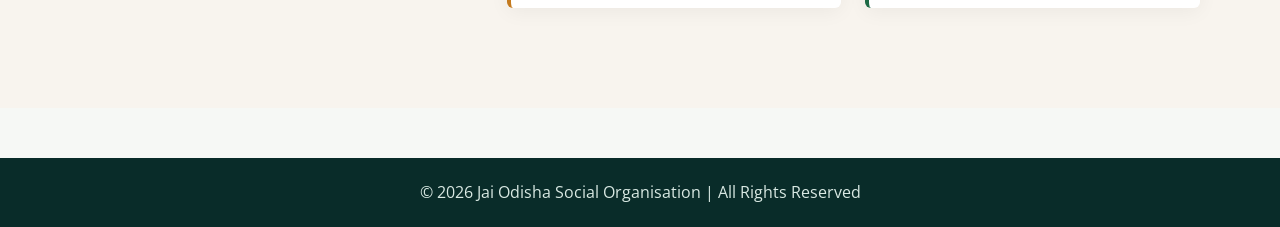
==== commit 7faf31ff: "gyygyg njbj" ====
--- a/projects.html
+++ b/projects.html
@@ -138,7 +138,6 @@
                         <div class="pnum-l">Camps Held</div>
                     </div>
                 </div>
-                <a href="#" class="btn-proj">Know More <span>→</span></a>
             </div>
         </div>
 
@@ -180,7 +179,6 @@
                         <div class="pnum-l">Districts</div>
                     </div>
                 </div>
-                <a href="#" class="btn-proj">Know More <span>→</span></a>
             </div>
         </div>
 
@@ -222,13 +220,12 @@
                         <div class="pnum-l">Families/Wk</div>
                     </div>
                 </div>
-                <a href="#" class="btn-proj">Know More <span>→</span></a>
             </div>
         </div>
          <!-- Water distribution camp-->
         <div class="project-block t-blue" id="pb1">
             <div class="proj-img">
-                <img src="https://images.unsplash.com/photo-1615461066841-6116e61058f4?w=900&q=80"
+                <img src="assets/project w.png"
                     alt="Water distribution Camps" />
                 <div class="proj-img-overlay"></div>
                 <div class="proj-badge">💧 Active</div>
@@ -266,7 +263,7 @@
                         <div class="pnum-l">Areas</div>
                     </div>
                 </div>
-                <a href="#" class="btn-proj">Know More <span>→</span></a>
+               
             </div>
         </div>
 
@@ -309,14 +306,14 @@
                         <div class="pnum-l">Sites Greened</div>
                     </div>
                 </div>
-                <a href="#" class="btn-proj">Know More <span>→</span></a>
+                
             </div>
         </div>
 
         <!-- ⑤ Crowd Management -->
         <div class="project-block t-violet" id="pb5">
             <div class="proj-img">
-                <img src="https://images.unsplash.com/photo-1511795409834-ef04bbd61622?w=900&q=80"
+                <img src="assets/project c.png"
                     alt="Crowd management and event safety" />
                 <div class="proj-img-overlay"></div>
                 <div class="proj-badge">🚦 Active</div>
@@ -352,7 +349,7 @@
                         <div class="pnum-l">Major Incidents</div>
                     </div>
                 </div>
-                <a href="#" class="btn-proj">Know More <span>→</span></a>
+               
             </div>
         </div>
 
@@ -379,8 +376,8 @@
                 <div class="gal-caption-overlay">Blood Donation Drive</div>
             </div>
             <div class="gal-item" onclick="openLB(this)">
-                <img src="https://images.unsplash.com/photo-1488521787991-ed7bbaae773c?w=600&q=75"
-                    alt="Food distribution" data-cap="Weekly hot-meal distribution in Lingaraj Nagar slum" />
+                <img src="assets/project D.png"
+                    alt="Cloth distribution" data-cap="Weekly hot-meal distribution in Lingaraj Nagar slum" />
                 <div class="gal-caption-overlay">Food Distribution Drive</div>
             </div>
             <div class="gal-item" onclick="openLB(this)">
--- a/jaiodisha.css
+++ b/jaiodisha.css
@@ -3,7 +3,7 @@
 /*
   CSS order:
   1. Shared styles
-  2. jaiodisha.html
+  2. index.html
   3. home.html
   4. about.html
   5. projects.html
@@ -17,8 +17,6 @@
 header {
   background: rgb(175, 32, 32);
   color: #fff;
-  padding: 20px 40px;
-  border-radius: 10px;
   padding: 60px 30px;
 }
 .hero-login {
@@ -95,10 +93,9 @@
   text-align: center;
   padding: 10px;
   margin-top: 50px;
-  align-items: bottom;
-}
-
-/* jaiodisha.html */
+}
+
+/* index.html */
 .contact-site-header {
   align-items: center;
   background: #ffffff;
@@ -130,7 +127,6 @@
 .header-logo-link img {
   border-radius: 8px;
   height:100%;
-  width: 100%;
   object-fit: cover;
   width: 96px;
 }
@@ -249,12 +245,38 @@
   }
 }
 
+/* welcome */
+.welcome-section {
+  flex: 1;
+  margin-top: 10px;
+}
+.welcome-section h2 {
+  font-size: 50px;
+
+  color: #111;
+  margin-left: 20px;
+}
+.welcome-section h3 {
+  color: #e81616;
+  margin-bottom: 2px;
+  font-size: 40px;
+  margin-left: 35px;
+}
+.welcome-section p {
+  font-size: 21px;
+  line-height: 1.9;
+  color: #030303;
+  margin-bottom: 40px;
+  margin-left: 40px;
+  margin-right:40px;
+}
+
+
 /* home.html */
 /* Home hero slideshow */
 .hero {
   /* border-radius: 40px; */
   color: white;
-  padding: 160px 30px;
   animation: zoomIn 1.5s ease;
   position: relative;
   padding: 30px 30px;
@@ -327,7 +349,6 @@
   font-size: 70px;
   color: rgb(235, 7, 19);
   font-weight: bold;
-  align-items: top;
   position: absolute;
   left: 30px;
   top: 20px;
@@ -409,7 +430,7 @@
 .founder-content p {
   font-size: 18px;
   line-height: 1.9;
-  color: #555;
+  color: #000000;
   margin-bottom: 20px;
 }
 /* VALUES */
